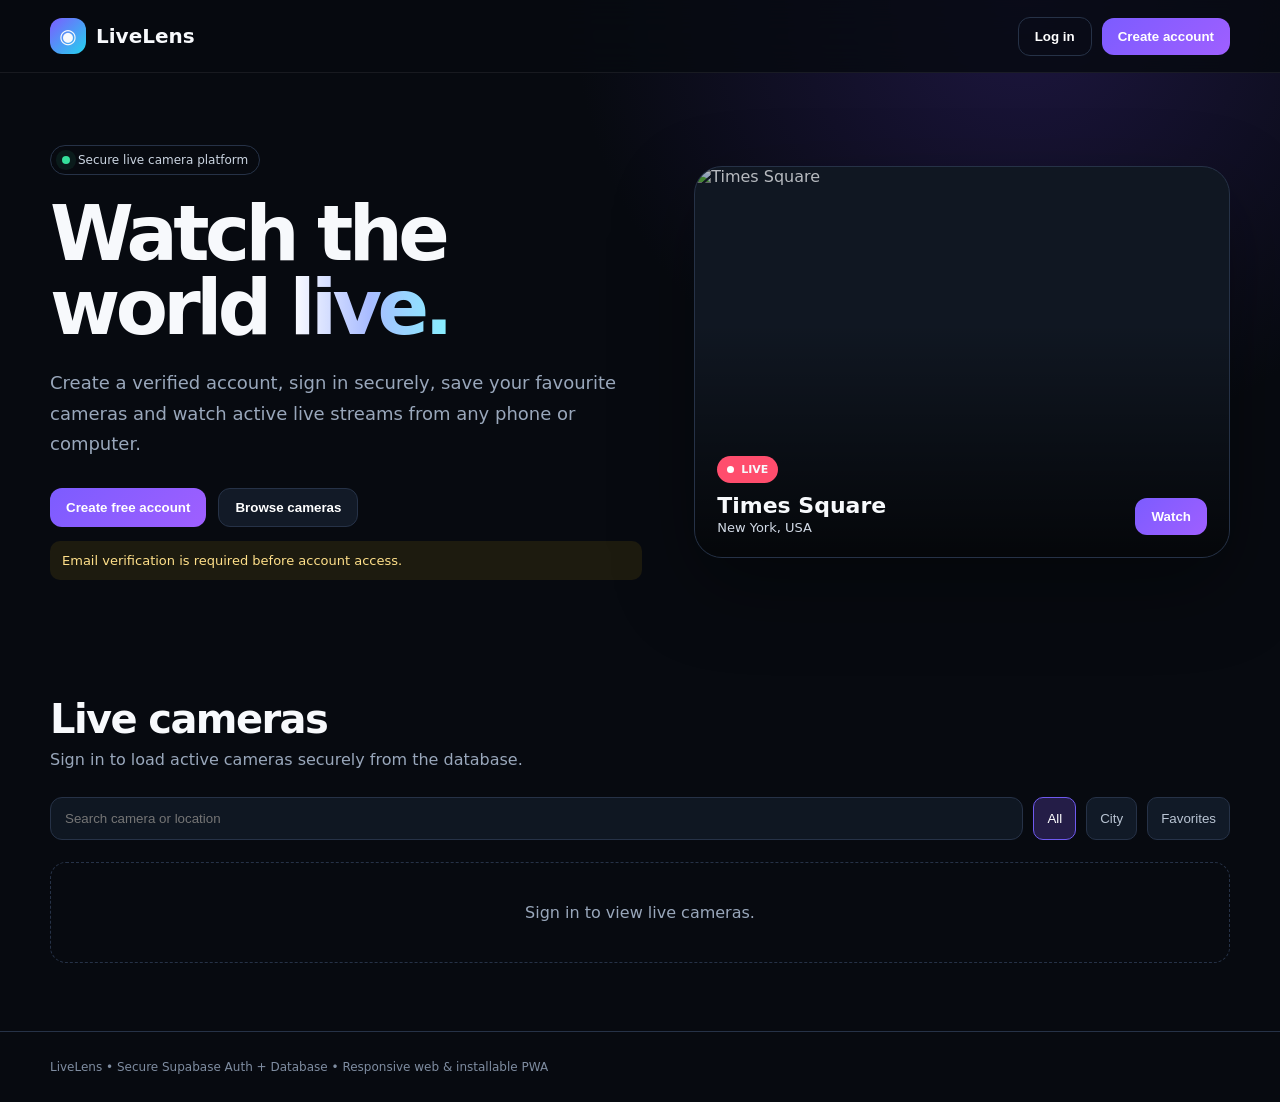
==== live-cam-landing/index.html @ f5930331 "Connect LiveLens frontend to real Supabase auth and database" ====
<!doctype html>
<html lang="en">
<head>
  <meta charset="utf-8">
  <meta name="viewport" content="width=device-width,initial-scale=1,viewport-fit=cover">
  <meta name="theme-color" content="#070a10">
  <meta name="description" content="LiveLens secure live camera web app">
  <link rel="manifest" href="manifest.webmanifest">
  <link rel="icon" href="icon.svg" type="image/svg+xml">
  <title>LiveLens — Watch Live</title>
  <style>
    :root{--bg:#070a10;--panel:#101722;--panel2:#151f2d;--line:#263247;--text:#f7f9fc;--muted:#99a7bb;--accent:#7c5cff;--accent2:#22d3ee;--danger:#ff4d6d;--ok:#35df9b}
    *{box-sizing:border-box}html{scroll-behavior:smooth}body{margin:0;background:radial-gradient(circle at 80% 0,#1d1640 0,transparent 30%),var(--bg);color:var(--text);font-family:Inter,system-ui,-apple-system,Segoe UI,sans-serif}.wrap{width:min(1180px,calc(100% - 32px));margin:auto}.hidden{display:none!important}
    header{position:sticky;top:0;z-index:20;border-bottom:1px solid rgba(255,255,255,.07);background:rgba(7,10,16,.82);backdrop-filter:blur(18px)}nav{height:72px;display:flex;align-items:center;justify-content:space-between;gap:20px}.brand{display:flex;align-items:center;gap:10px;font-weight:800;font-size:20px}.logo{width:36px;height:36px;border-radius:12px;display:grid;place-items:center;background:linear-gradient(135deg,var(--accent),var(--accent2))}.actions{display:flex;gap:10px;align-items:center}.btn{border:1px solid var(--line);background:#121a27;color:white;padding:11px 16px;border-radius:12px;font-weight:700;cursor:pointer}.btn.primary{border:0;background:linear-gradient(135deg,var(--accent),#9f5fff)}.btn.ghost{background:transparent}.btn.full{width:100%}.btn:disabled{opacity:.55;cursor:not-allowed}
    .hero{padding:72px 0 48px}.hero-grid{display:grid;grid-template-columns:1.05fr .95fr;gap:52px;align-items:center}.pill{display:inline-flex;gap:8px;align-items:center;padding:7px 11px;border:1px solid var(--line);border-radius:999px;color:#cbd5e1;font-size:12px}.dot{width:8px;height:8px;border-radius:50%;background:var(--ok);box-shadow:0 0 0 6px rgba(53,223,155,.08)}h1{font-size:clamp(46px,6vw,76px);line-height:.98;margin:22px 0;letter-spacing:-.06em}.grad{background:linear-gradient(90deg,#fff,#a9bcff,#86f0ff);-webkit-background-clip:text;background-clip:text;color:transparent}.lead{font-size:18px;line-height:1.7;color:var(--muted);max-width:650px}.hero-actions{display:flex;gap:12px;flex-wrap:wrap;margin-top:28px}.preview{position:relative;border:1px solid var(--line);border-radius:28px;overflow:hidden;background:#101722;min-height:390px;box-shadow:0 30px 80px rgba(0,0,0,.35)}.preview img{width:100%;height:100%;min-height:390px;object-fit:cover;opacity:.72}.overlay{position:absolute;inset:0;background:linear-gradient(transparent 40%,rgba(0,0,0,.72));display:flex;align-items:flex-end;padding:22px}.live{display:inline-flex;gap:7px;align-items:center;background:var(--danger);padding:7px 10px;border-radius:999px;font-size:11px;font-weight:800}.live i{width:7px;height:7px;border-radius:50%;background:#fff}.preview-info{display:flex;justify-content:space-between;align-items:end;width:100%;gap:16px}.preview h3{margin:10px 0 2px;font-size:22px}.preview p{margin:0;color:#d2dae6;font-size:13px}
    section{padding:68px 0}.section-head{display:flex;justify-content:space-between;align-items:end;gap:20px;margin-bottom:28px}.section-head h2{font-size:40px;margin:0 0 8px;letter-spacing:-.04em}.section-head p{margin:0;color:var(--muted)}.toolbar{display:flex;gap:10px;flex-wrap:wrap;margin:22px 0}.search{flex:1;min-width:220px;background:#0f1722;border:1px solid var(--line);color:white;padding:13px 14px;border-radius:12px}.filter{border:1px solid var(--line);background:#111a27;color:#b9c4d3;padding:10px 13px;border-radius:10px;cursor:pointer}.filter.active{background:#241d47;color:#fff;border-color:#6f5af0}.grid{display:grid;grid-template-columns:repeat(3,1fr);gap:18px}.card{background:var(--panel);border:1px solid var(--line);border-radius:20px;overflow:hidden}.thumb{height:215px;position:relative;background:#172131}.thumb img{width:100%;height:100%;object-fit:cover}.badge{position:absolute;left:12px;top:12px}.fav{position:absolute;right:12px;top:12px;border:0;width:38px;height:38px;border-radius:50%;background:rgba(8,12,18,.75);color:#fff;font-size:20px;cursor:pointer}.fav.active{color:#ff6d89}.card-body{padding:16px}.card-body h3{margin:0 0 4px}.card-body p{margin:0 0 14px;color:var(--muted);font-size:13px}
    .account{background:linear-gradient(135deg,#15142a,#0e1722);border:1px solid var(--line);border-radius:24px;padding:26px}.account-grid{display:grid;grid-template-columns:1fr 1fr;gap:22px}.stat{padding:18px;border:1px solid var(--line);border-radius:16px;background:#0f1722}.stat small{color:var(--muted)}.stat strong{display:block;font-size:26px;margin-top:4px}.status{margin-top:14px;padding:12px;border-radius:10px;font-size:13px}.status.ok{background:rgba(53,223,155,.09);color:#9df3d0}.status.warn{background:rgba(255,193,7,.09);color:#ffe08a}.status.err{background:rgba(255,77,109,.09);color:#ffb1bf}
    .modal{position:fixed;inset:0;z-index:80;background:rgba(3,5,9,.78);backdrop-filter:blur(10px);display:none;align-items:center;justify-content:center;padding:18px}.modal.show{display:flex}.box{width:min(460px,100%);background:#0d141f;border:1px solid var(--line);border-radius:22px;padding:24px;box-shadow:0 30px 100px rgba(0,0,0,.5)}.box.large{width:min(980px,100%)}.box h2{margin:0 0 7px}.sub{color:var(--muted);font-size:13px;margin-bottom:20px}.tabs{display:flex;gap:8px;margin-bottom:18px}.tab{flex:1;border:1px solid var(--line);background:#121b28;color:#aeb9c9;padding:10px;border-radius:10px;cursor:pointer}.tab.active{background:#261f4d;color:#fff}.field{margin:12px 0}.field label{display:block;color:#c9d2de;font-size:12px;margin-bottom:6px}.field input{width:100%;background:#0a1019;border:1px solid var(--line);color:#fff;padding:13px;border-radius:11px}.msg{font-size:13px;min-height:20px;margin:10px 0}.msg.error{color:#ff9caf}.msg.success{color:#8ef0c7}.close{float:right;border:0;background:transparent;color:#aab6c6;font-size:24px;cursor:pointer}.video{aspect-ratio:16/9;width:100%;border:0;border-radius:16px;background:#000}.footer{border-top:1px solid var(--line);padding:28px 0;color:#7f8da1;font-size:12px}.empty{grid-column:1/-1;padding:40px;border:1px dashed var(--line);border-radius:16px;text-align:center;color:var(--muted)}
    @media(max-width:900px){.hero-grid,.account-grid{grid-template-columns:1fr}.hero{text-align:center}.lead{margin:auto}.hero-actions{justify-content:center}.grid{grid-template-columns:repeat(2,1fr)}}@media(max-width:620px){.wrap{width:min(100% - 20px,1180px)}nav{height:64px}.actions .desktop{display:none}.hero{padding-top:46px}h1{font-size:48px}.preview,.preview img{min-height:300px}.grid{grid-template-columns:1fr}.section-head h2{font-size:32px}.box{padding:18px}.btn{padding:10px 13px}}
  </style>
</head>
<body>
<header><div class="wrap"><nav><div class="brand"><div class="logo">◉</div>LiveLens</div><div class="actions" id="guestActions"><button class="btn ghost desktop" data-auth="login">Log in</button><button class="btn primary" data-auth="signup">Create account</button></div><div class="actions hidden" id="userActions"><span id="navName" class="desktop"></span><button class="btn" id="accountBtn">Account</button><button class="btn ghost" id="logoutBtn">Logout</button></div></nav></div></header>

<main>
<section class="hero"><div class="wrap hero-grid"><div><span class="pill"><span class="dot"></span> Secure live camera platform</span><h1>Watch the world <span class="grad">live.</span></h1><p class="lead">Create a verified account, sign in securely, save your favourite cameras and watch active live streams from any phone or computer.</p><div class="hero-actions"><button class="btn primary" id="startBtn">Create free account</button><button class="btn" id="browseBtn">Browse cameras</button></div><div id="authNotice" class="status warn">Email verification is required before account access.</div></div><div class="preview"><img src="https://images.unsplash.com/photo-1522083165195-3424ed129620?auto=format&fit=crop&w=1200&q=80" alt="Times Square"><div class="overlay"><div class="preview-info"><div><span class="live"><i></i> LIVE</span><h3>Times Square</h3><p>New York, USA</p></div><button class="btn primary" id="previewPlay">Watch</button></div></div></div></div></section>

<section id="cams"><div class="wrap"><div class="section-head"><div><h2>Live cameras</h2><p>Sign in to load active cameras securely from the database.</p></div></div><div class="toolbar"><input class="search" id="search" placeholder="Search camera or location"><button class="filter active" data-filter="all">All</button><button class="filter" data-filter="city">City</button><button class="filter" data-filter="favorites">Favorites</button></div><div class="grid" id="camGrid"><div class="empty">Sign in to view live cameras.</div></div></div></section>

<section id="accountSection" class="hidden"><div class="wrap"><div class="account"><div class="section-head"><div><h2>Your account</h2><p>Real Supabase user profile and saved favourites.</p></div></div><div class="account-grid"><div class="stat"><small>Name</small><strong id="profileName">—</strong><span id="profileEmail" style="color:var(--muted)"></span></div><div class="stat"><small>Saved cameras</small><strong id="savedCount">0</strong><span style="color:var(--muted)">Synced to your account</span></div></div><div id="verifyState" class="status ok">Secure Supabase session active.</div></div></div></section>
</main>

<div class="modal" id="authModal"><div class="box"><button class="close" data-close="auth">×</button><h2 id="authTitle">Create your account</h2><div class="sub" id="authSub">Use your email and verify it from your inbox.</div><div class="tabs"><button class="tab active" data-tab="signup">Sign up</button><button class="tab" data-tab="login">Log in</button></div><form id="signupForm"><div class="field"><label>Full name</label><input id="signupName" required minlength="2" autocomplete="name"></div><div class="field"><label>Email</label><input id="signupEmail" type="email" required autocomplete="email"></div><div class="field"><label>Password</label><input id="signupPassword" type="password" required minlength="8" autocomplete="new-password"></div><div class="msg" id="signupMsg"></div><button class="btn primary full" type="submit">Create account</button></form><form id="loginForm" class="hidden"><div class="field"><label>Email</label><input id="loginEmail" type="email" required autocomplete="email"></div><div class="field"><label>Password</label><input id="loginPassword" type="password" required autocomplete="current-password"></div><div class="msg" id="loginMsg"></div><button class="btn primary full" type="submit">Log in</button><button class="btn ghost full" type="button" id="resetBtn" style="margin-top:8px">Forgot password?</button></form></div></div>

<div class="modal" id="playerModal"><div class="box large"><button class="close" data-close="player">×</button><h2 id="playerTitle">Live camera</h2><div class="sub" id="playerLocation"></div><iframe class="video" id="playerFrame" allow="autoplay; encrypted-media; picture-in-picture" allowfullscreen></iframe></div></div>

<div class="footer"><div class="wrap">LiveLens • Secure Supabase Auth + Database • Responsive web & installable PWA</div></div>

<script src="https://cdn.jsdelivr.net/npm/@supabase/supabase-js@2"></script>
<script src="app.js"></script>
</body>
</html>
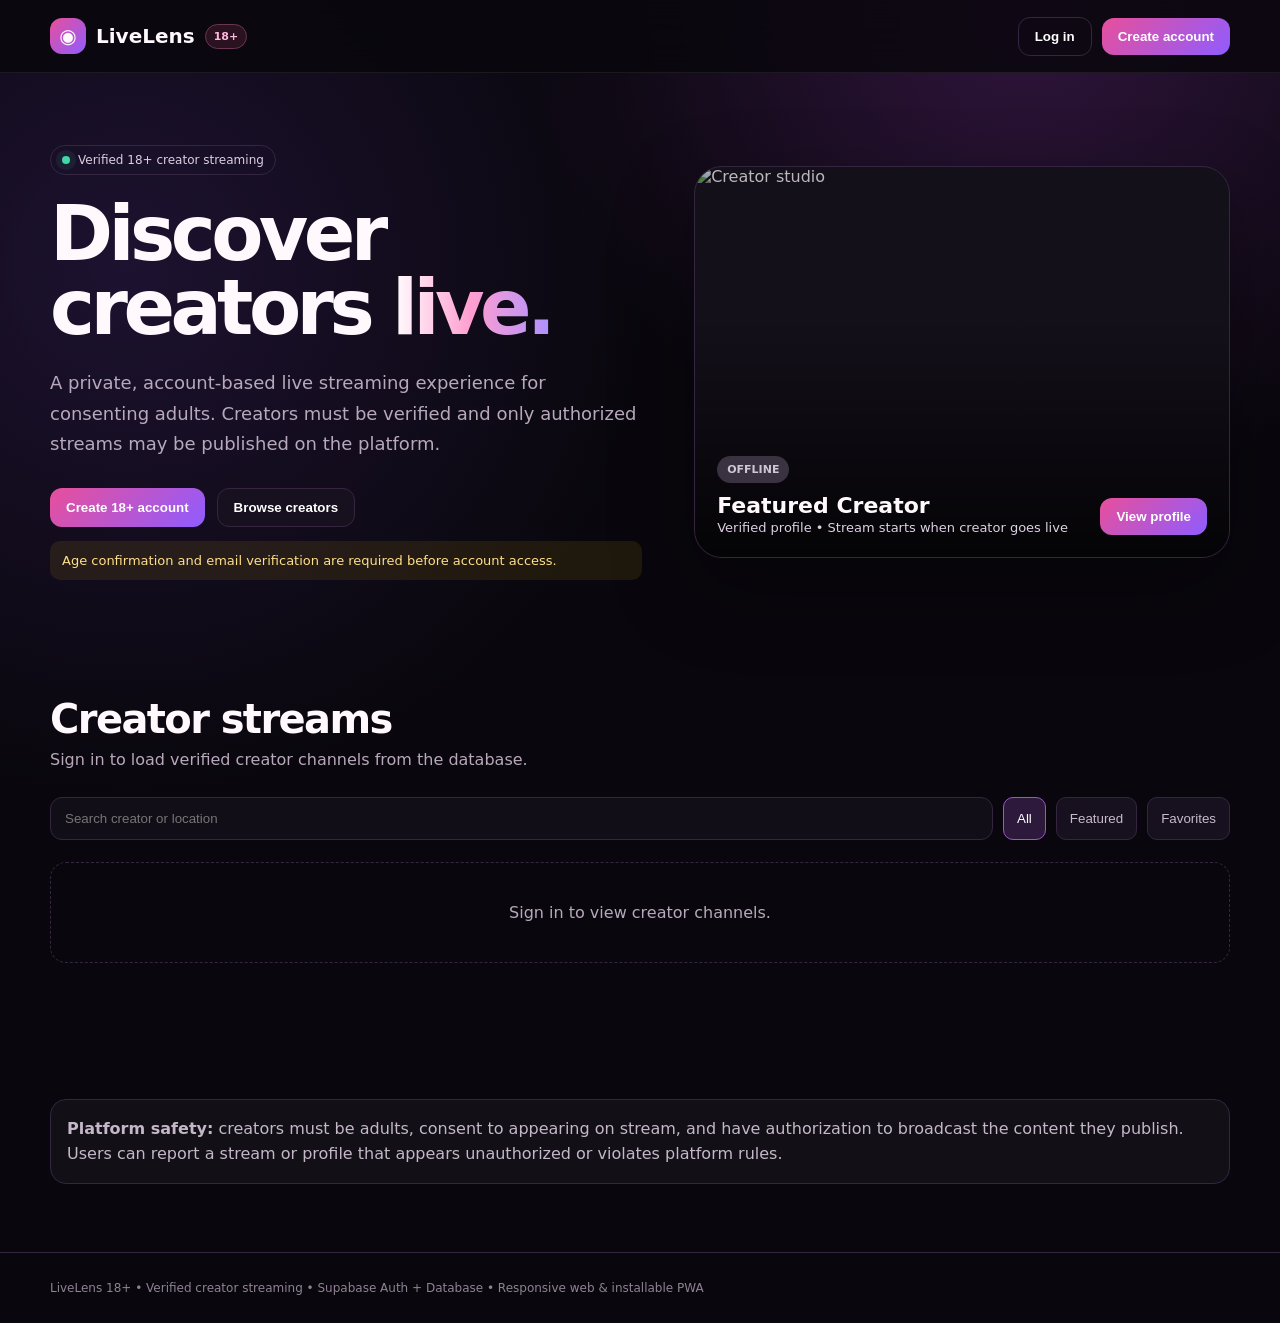
==== commit 34805069: "Rebrand LiveLens for 18+ verified creator streaming" ====
--- a/live-cam-landing/index.html
+++ b/live-cam-landing/index.html
@@ -3,38 +3,43 @@
 <head>
   <meta charset="utf-8">
   <meta name="viewport" content="width=device-width,initial-scale=1,viewport-fit=cover">
-  <meta name="theme-color" content="#070a10">
-  <meta name="description" content="LiveLens secure live camera web app">
+  <meta name="theme-color" content="#09070d">
+  <meta name="description" content="LiveLens 18+ verified creator live streaming platform">
   <link rel="manifest" href="manifest.webmanifest">
   <link rel="icon" href="icon.svg" type="image/svg+xml">
-  <title>LiveLens — Watch Live</title>
+  <title>LiveLens 18+ — Verified Creator Live Streams</title>
   <style>
-    :root{--bg:#070a10;--panel:#101722;--panel2:#151f2d;--line:#263247;--text:#f7f9fc;--muted:#99a7bb;--accent:#7c5cff;--accent2:#22d3ee;--danger:#ff4d6d;--ok:#35df9b}
-    *{box-sizing:border-box}html{scroll-behavior:smooth}body{margin:0;background:radial-gradient(circle at 80% 0,#1d1640 0,transparent 30%),var(--bg);color:var(--text);font-family:Inter,system-ui,-apple-system,Segoe UI,sans-serif}.wrap{width:min(1180px,calc(100% - 32px));margin:auto}.hidden{display:none!important}
-    header{position:sticky;top:0;z-index:20;border-bottom:1px solid rgba(255,255,255,.07);background:rgba(7,10,16,.82);backdrop-filter:blur(18px)}nav{height:72px;display:flex;align-items:center;justify-content:space-between;gap:20px}.brand{display:flex;align-items:center;gap:10px;font-weight:800;font-size:20px}.logo{width:36px;height:36px;border-radius:12px;display:grid;place-items:center;background:linear-gradient(135deg,var(--accent),var(--accent2))}.actions{display:flex;gap:10px;align-items:center}.btn{border:1px solid var(--line);background:#121a27;color:white;padding:11px 16px;border-radius:12px;font-weight:700;cursor:pointer}.btn.primary{border:0;background:linear-gradient(135deg,var(--accent),#9f5fff)}.btn.ghost{background:transparent}.btn.full{width:100%}.btn:disabled{opacity:.55;cursor:not-allowed}
-    .hero{padding:72px 0 48px}.hero-grid{display:grid;grid-template-columns:1.05fr .95fr;gap:52px;align-items:center}.pill{display:inline-flex;gap:8px;align-items:center;padding:7px 11px;border:1px solid var(--line);border-radius:999px;color:#cbd5e1;font-size:12px}.dot{width:8px;height:8px;border-radius:50%;background:var(--ok);box-shadow:0 0 0 6px rgba(53,223,155,.08)}h1{font-size:clamp(46px,6vw,76px);line-height:.98;margin:22px 0;letter-spacing:-.06em}.grad{background:linear-gradient(90deg,#fff,#a9bcff,#86f0ff);-webkit-background-clip:text;background-clip:text;color:transparent}.lead{font-size:18px;line-height:1.7;color:var(--muted);max-width:650px}.hero-actions{display:flex;gap:12px;flex-wrap:wrap;margin-top:28px}.preview{position:relative;border:1px solid var(--line);border-radius:28px;overflow:hidden;background:#101722;min-height:390px;box-shadow:0 30px 80px rgba(0,0,0,.35)}.preview img{width:100%;height:100%;min-height:390px;object-fit:cover;opacity:.72}.overlay{position:absolute;inset:0;background:linear-gradient(transparent 40%,rgba(0,0,0,.72));display:flex;align-items:flex-end;padding:22px}.live{display:inline-flex;gap:7px;align-items:center;background:var(--danger);padding:7px 10px;border-radius:999px;font-size:11px;font-weight:800}.live i{width:7px;height:7px;border-radius:50%;background:#fff}.preview-info{display:flex;justify-content:space-between;align-items:end;width:100%;gap:16px}.preview h3{margin:10px 0 2px;font-size:22px}.preview p{margin:0;color:#d2dae6;font-size:13px}
-    section{padding:68px 0}.section-head{display:flex;justify-content:space-between;align-items:end;gap:20px;margin-bottom:28px}.section-head h2{font-size:40px;margin:0 0 8px;letter-spacing:-.04em}.section-head p{margin:0;color:var(--muted)}.toolbar{display:flex;gap:10px;flex-wrap:wrap;margin:22px 0}.search{flex:1;min-width:220px;background:#0f1722;border:1px solid var(--line);color:white;padding:13px 14px;border-radius:12px}.filter{border:1px solid var(--line);background:#111a27;color:#b9c4d3;padding:10px 13px;border-radius:10px;cursor:pointer}.filter.active{background:#241d47;color:#fff;border-color:#6f5af0}.grid{display:grid;grid-template-columns:repeat(3,1fr);gap:18px}.card{background:var(--panel);border:1px solid var(--line);border-radius:20px;overflow:hidden}.thumb{height:215px;position:relative;background:#172131}.thumb img{width:100%;height:100%;object-fit:cover}.badge{position:absolute;left:12px;top:12px}.fav{position:absolute;right:12px;top:12px;border:0;width:38px;height:38px;border-radius:50%;background:rgba(8,12,18,.75);color:#fff;font-size:20px;cursor:pointer}.fav.active{color:#ff6d89}.card-body{padding:16px}.card-body h3{margin:0 0 4px}.card-body p{margin:0 0 14px;color:var(--muted);font-size:13px}
-    .account{background:linear-gradient(135deg,#15142a,#0e1722);border:1px solid var(--line);border-radius:24px;padding:26px}.account-grid{display:grid;grid-template-columns:1fr 1fr;gap:22px}.stat{padding:18px;border:1px solid var(--line);border-radius:16px;background:#0f1722}.stat small{color:var(--muted)}.stat strong{display:block;font-size:26px;margin-top:4px}.status{margin-top:14px;padding:12px;border-radius:10px;font-size:13px}.status.ok{background:rgba(53,223,155,.09);color:#9df3d0}.status.warn{background:rgba(255,193,7,.09);color:#ffe08a}.status.err{background:rgba(255,77,109,.09);color:#ffb1bf}
-    .modal{position:fixed;inset:0;z-index:80;background:rgba(3,5,9,.78);backdrop-filter:blur(10px);display:none;align-items:center;justify-content:center;padding:18px}.modal.show{display:flex}.box{width:min(460px,100%);background:#0d141f;border:1px solid var(--line);border-radius:22px;padding:24px;box-shadow:0 30px 100px rgba(0,0,0,.5)}.box.large{width:min(980px,100%)}.box h2{margin:0 0 7px}.sub{color:var(--muted);font-size:13px;margin-bottom:20px}.tabs{display:flex;gap:8px;margin-bottom:18px}.tab{flex:1;border:1px solid var(--line);background:#121b28;color:#aeb9c9;padding:10px;border-radius:10px;cursor:pointer}.tab.active{background:#261f4d;color:#fff}.field{margin:12px 0}.field label{display:block;color:#c9d2de;font-size:12px;margin-bottom:6px}.field input{width:100%;background:#0a1019;border:1px solid var(--line);color:#fff;padding:13px;border-radius:11px}.msg{font-size:13px;min-height:20px;margin:10px 0}.msg.error{color:#ff9caf}.msg.success{color:#8ef0c7}.close{float:right;border:0;background:transparent;color:#aab6c6;font-size:24px;cursor:pointer}.video{aspect-ratio:16/9;width:100%;border:0;border-radius:16px;background:#000}.footer{border-top:1px solid var(--line);padding:28px 0;color:#7f8da1;font-size:12px}.empty{grid-column:1/-1;padding:40px;border:1px dashed var(--line);border-radius:16px;text-align:center;color:var(--muted)}
-    @media(max-width:900px){.hero-grid,.account-grid{grid-template-columns:1fr}.hero{text-align:center}.lead{margin:auto}.hero-actions{justify-content:center}.grid{grid-template-columns:repeat(2,1fr)}}@media(max-width:620px){.wrap{width:min(100% - 20px,1180px)}nav{height:64px}.actions .desktop{display:none}.hero{padding-top:46px}h1{font-size:48px}.preview,.preview img{min-height:300px}.grid{grid-template-columns:1fr}.section-head h2{font-size:32px}.box{padding:18px}.btn{padding:10px 13px}}
+    :root{--bg:#09070d;--panel:#14101a;--panel2:#1d1627;--line:#342640;--text:#fff8fc;--muted:#b7a9bb;--accent:#e84f9b;--accent2:#8f5cff;--danger:#ff4f72;--ok:#42d7a7}
+    *{box-sizing:border-box}html{scroll-behavior:smooth}body{margin:0;background:radial-gradient(circle at 80% 0,#30153d 0,transparent 30%),radial-gradient(circle at 10% 20%,#1d1230 0,transparent 34%),var(--bg);color:var(--text);font-family:Inter,system-ui,-apple-system,Segoe UI,sans-serif}.wrap{width:min(1180px,calc(100% - 32px));margin:auto}.hidden{display:none!important}
+    header{position:sticky;top:0;z-index:20;border-bottom:1px solid rgba(255,255,255,.07);background:rgba(9,7,13,.82);backdrop-filter:blur(18px)}nav{height:72px;display:flex;align-items:center;justify-content:space-between;gap:20px}.brand{display:flex;align-items:center;gap:10px;font-weight:800;font-size:20px}.logo{width:36px;height:36px;border-radius:12px;display:grid;place-items:center;background:linear-gradient(135deg,var(--accent),var(--accent2))}.agechip{font-size:11px;padding:5px 8px;border:1px solid #6a3654;border-radius:999px;color:#ffb7dc;background:#2a1221}.actions{display:flex;gap:10px;align-items:center}.btn{border:1px solid var(--line);background:#17111f;color:white;padding:11px 16px;border-radius:12px;font-weight:700;cursor:pointer}.btn.primary{border:0;background:linear-gradient(135deg,var(--accent),var(--accent2))}.btn.ghost{background:transparent}.btn.full{width:100%}.btn:disabled{opacity:.55;cursor:not-allowed}
+    .hero{padding:72px 0 48px}.hero-grid{display:grid;grid-template-columns:1.05fr .95fr;gap:52px;align-items:center}.pill{display:inline-flex;gap:8px;align-items:center;padding:7px 11px;border:1px solid var(--line);border-radius:999px;color:#dbcfe0;font-size:12px}.dot{width:8px;height:8px;border-radius:50%;background:var(--ok);box-shadow:0 0 0 6px rgba(66,215,167,.08)}h1{font-size:clamp(46px,6vw,76px);line-height:.98;margin:22px 0;letter-spacing:-.06em}.grad{background:linear-gradient(90deg,#fff,#ff9ed0,#ad91ff);-webkit-background-clip:text;background-clip:text;color:transparent}.lead{font-size:18px;line-height:1.7;color:var(--muted);max-width:650px}.hero-actions{display:flex;gap:12px;flex-wrap:wrap;margin-top:28px}.preview{position:relative;border:1px solid var(--line);border-radius:28px;overflow:hidden;background:#14101a;min-height:390px;box-shadow:0 30px 80px rgba(0,0,0,.35)}.preview img{width:100%;height:100%;min-height:390px;object-fit:cover;filter:saturate(.9);opacity:.72}.overlay{position:absolute;inset:0;background:linear-gradient(transparent 38%,rgba(0,0,0,.8));display:flex;align-items:flex-end;padding:22px}.live{display:inline-flex;gap:7px;align-items:center;background:var(--danger);padding:7px 10px;border-radius:999px;font-size:11px;font-weight:800}.live i{width:7px;height:7px;border-radius:50%;background:#fff}.offline{display:inline-flex;padding:7px 10px;border-radius:999px;font-size:11px;font-weight:800;background:#3a3240;color:#cfc5d3}.verified{display:inline-flex;align-items:center;gap:6px;padding:5px 8px;border-radius:999px;background:#20182b;border:1px solid #4a3760;color:#c8b6ff;font-size:11px;font-weight:700}.preview-info{display:flex;justify-content:space-between;align-items:end;width:100%;gap:16px}.preview h3{margin:10px 0 2px;font-size:22px}.preview p{margin:0;color:#ddd0e4;font-size:13px}
+    section{padding:68px 0}.section-head{display:flex;justify-content:space-between;align-items:end;gap:20px;margin-bottom:28px}.section-head h2{font-size:40px;margin:0 0 8px;letter-spacing:-.04em}.section-head p{margin:0;color:var(--muted)}.toolbar{display:flex;gap:10px;flex-wrap:wrap;margin:22px 0}.search{flex:1;min-width:220px;background:#120e18;border:1px solid var(--line);color:white;padding:13px 14px;border-radius:12px}.filter{border:1px solid var(--line);background:#17111f;color:#c8bacb;padding:10px 13px;border-radius:10px;cursor:pointer}.filter.active{background:#2d193c;color:#fff;border-color:#965ac3}.grid{display:grid;grid-template-columns:repeat(3,1fr);gap:18px}.card{background:var(--panel);border:1px solid var(--line);border-radius:20px;overflow:hidden}.thumb{height:215px;position:relative;background:#1c1423}.thumb img{width:100%;height:100%;object-fit:cover}.badge{position:absolute;left:12px;top:12px}.fav{position:absolute;right:12px;top:12px;border:0;width:38px;height:38px;border-radius:50%;background:rgba(8,7,10,.75);color:#fff;font-size:20px;cursor:pointer}.fav.active{color:#ff79b8}.card-body{padding:16px}.card-top{display:flex;justify-content:space-between;gap:10px;align-items:center}.card-body h3{margin:0 0 4px}.card-body p{margin:0 0 14px;color:var(--muted);font-size:13px}.notice{padding:16px;border:1px solid var(--line);background:#120f17;border-radius:16px;color:#c4b8c8;line-height:1.6}
+    .account{background:linear-gradient(135deg,#1c1327,#100e16);border:1px solid var(--line);border-radius:24px;padding:26px}.account-grid{display:grid;grid-template-columns:1fr 1fr;gap:22px}.stat{padding:18px;border:1px solid var(--line);border-radius:16px;background:#120e18}.stat small{color:var(--muted)}.stat strong{display:block;font-size:26px;margin-top:4px}.status{margin-top:14px;padding:12px;border-radius:10px;font-size:13px}.status.ok{background:rgba(66,215,167,.09);color:#9ff0d4}.status.warn{background:rgba(255,193,7,.09);color:#ffe08a}.status.err{background:rgba(255,79,114,.09);color:#ffb5c4}
+    .modal{position:fixed;inset:0;z-index:80;background:rgba(4,3,6,.86);backdrop-filter:blur(12px);display:none;align-items:center;justify-content:center;padding:18px}.modal.show{display:flex}.box{width:min(460px,100%);background:#110d16;border:1px solid var(--line);border-radius:22px;padding:24px;box-shadow:0 30px 100px rgba(0,0,0,.55)}.box.large{width:min(980px,100%)}.box h2{margin:0 0 7px}.sub{color:var(--muted);font-size:13px;margin-bottom:20px}.tabs{display:flex;gap:8px;margin-bottom:18px}.tab{flex:1;border:1px solid var(--line);background:#17111f;color:#c4b5ca;padding:10px;border-radius:10px;cursor:pointer}.tab.active{background:#321a42;color:#fff}.field{margin:12px 0}.field label{display:block;color:#d5c9d8;font-size:12px;margin-bottom:6px}.field input{width:100%;background:#0d0a11;border:1px solid var(--line);color:#fff;padding:13px;border-radius:11px}.check{display:flex;gap:10px;align-items:flex-start;margin:12px 0;color:#c8bccb;font-size:12px;line-height:1.5}.check input{margin-top:3px}.msg{font-size:13px;min-height:20px;margin:10px 0}.msg.error{color:#ff9caf}.msg.success{color:#8ef0c7}.close{float:right;border:0;background:transparent;color:#c0b3c4;font-size:24px;cursor:pointer}.video{aspect-ratio:16/9;width:100%;border:0;border-radius:16px;background:#000}.footer{border-top:1px solid var(--line);padding:28px 0;color:#8f8294;font-size:12px}.empty{grid-column:1/-1;padding:40px;border:1px dashed var(--line);border-radius:16px;text-align:center;color:var(--muted)}
+    .agegate{text-align:center}.agegate .age18{width:72px;height:72px;border-radius:50%;display:grid;place-items:center;margin:0 auto 18px;background:linear-gradient(135deg,var(--accent),var(--accent2));font-weight:900;font-size:24px}.agegate p{color:var(--muted);line-height:1.6}
+    @media(max-width:900px){.hero-grid,.account-grid{grid-template-columns:1fr}.hero{text-align:center}.lead{margin:auto}.hero-actions{justify-content:center}.grid{grid-template-columns:repeat(2,1fr)}}@media(max-width:620px){.wrap{width:min(100% - 20px,1180px)}nav{height:64px}.actions .desktop{display:none}.hero{padding-top:46px}h1{font-size:48px}.preview,.preview img{min-height:300px}.grid{grid-template-columns:1fr}.section-head h2{font-size:32px}.box{padding:18px}.btn{padding:10px 13px}.agechip{display:none}}
   </style>
 </head>
 <body>
-<header><div class="wrap"><nav><div class="brand"><div class="logo">◉</div>LiveLens</div><div class="actions" id="guestActions"><button class="btn ghost desktop" data-auth="login">Log in</button><button class="btn primary" data-auth="signup">Create account</button></div><div class="actions hidden" id="userActions"><span id="navName" class="desktop"></span><button class="btn" id="accountBtn">Account</button><button class="btn ghost" id="logoutBtn">Logout</button></div></nav></div></header>
+<header><div class="wrap"><nav><div class="brand"><div class="logo">◉</div>LiveLens <span class="agechip">18+</span></div><div class="actions" id="guestActions"><button class="btn ghost desktop" data-auth="login">Log in</button><button class="btn primary" data-auth="signup">Create account</button></div><div class="actions hidden" id="userActions"><span id="navName" class="desktop"></span><button class="btn" id="accountBtn">Account</button><button class="btn ghost" id="logoutBtn">Logout</button></div></nav></div></header>
 
 <main>
-<section class="hero"><div class="wrap hero-grid"><div><span class="pill"><span class="dot"></span> Secure live camera platform</span><h1>Watch the world <span class="grad">live.</span></h1><p class="lead">Create a verified account, sign in securely, save your favourite cameras and watch active live streams from any phone or computer.</p><div class="hero-actions"><button class="btn primary" id="startBtn">Create free account</button><button class="btn" id="browseBtn">Browse cameras</button></div><div id="authNotice" class="status warn">Email verification is required before account access.</div></div><div class="preview"><img src="https://images.unsplash.com/photo-1522083165195-3424ed129620?auto=format&fit=crop&w=1200&q=80" alt="Times Square"><div class="overlay"><div class="preview-info"><div><span class="live"><i></i> LIVE</span><h3>Times Square</h3><p>New York, USA</p></div><button class="btn primary" id="previewPlay">Watch</button></div></div></div></div></section>
+<section class="hero"><div class="wrap hero-grid"><div><span class="pill"><span class="dot"></span> Verified 18+ creator streaming</span><h1>Discover creators <span class="grad">live.</span></h1><p class="lead">A private, account-based live streaming experience for consenting adults. Creators must be verified and only authorized streams may be published on the platform.</p><div class="hero-actions"><button class="btn primary" id="startBtn">Create 18+ account</button><button class="btn" id="browseBtn">Browse creators</button></div><div id="authNotice" class="status warn">Age confirmation and email verification are required before account access.</div></div><div class="preview"><img src="https://images.unsplash.com/photo-1516280440614-37939bbacd81?auto=format&fit=crop&w=1200&q=80" alt="Creator studio"><div class="overlay"><div class="preview-info"><div><span class="offline">OFFLINE</span><h3>Featured Creator</h3><p>Verified profile • Stream starts when creator goes live</p></div><button class="btn primary" id="previewPlay">View profile</button></div></div></div></div></section>
 
-<section id="cams"><div class="wrap"><div class="section-head"><div><h2>Live cameras</h2><p>Sign in to load active cameras securely from the database.</p></div></div><div class="toolbar"><input class="search" id="search" placeholder="Search camera or location"><button class="filter active" data-filter="all">All</button><button class="filter" data-filter="city">City</button><button class="filter" data-filter="favorites">Favorites</button></div><div class="grid" id="camGrid"><div class="empty">Sign in to view live cameras.</div></div></div></section>
+<section id="cams"><div class="wrap"><div class="section-head"><div><h2>Creator streams</h2><p>Sign in to load verified creator channels from the database.</p></div></div><div class="toolbar"><input class="search" id="search" placeholder="Search creator or location"><button class="filter active" data-filter="all">All</button><button class="filter" data-filter="city">Featured</button><button class="filter" data-filter="favorites">Favorites</button></div><div class="grid" id="camGrid"><div class="empty">Sign in to view creator channels.</div></div></div></section>
 
-<section id="accountSection" class="hidden"><div class="wrap"><div class="account"><div class="section-head"><div><h2>Your account</h2><p>Real Supabase user profile and saved favourites.</p></div></div><div class="account-grid"><div class="stat"><small>Name</small><strong id="profileName">—</strong><span id="profileEmail" style="color:var(--muted)"></span></div><div class="stat"><small>Saved cameras</small><strong id="savedCount">0</strong><span style="color:var(--muted)">Synced to your account</span></div></div><div id="verifyState" class="status ok">Secure Supabase session active.</div></div></div></section>
+<section><div class="wrap"><div class="notice"><strong>Platform safety:</strong> creators must be adults, consent to appearing on stream, and have authorization to broadcast the content they publish. Users can report a stream or profile that appears unauthorized or violates platform rules.</div></div></section>
+
+<section id="accountSection" class="hidden"><div class="wrap"><div class="account"><div class="section-head"><div><h2>Your account</h2><p>Secure Supabase account and saved creator profiles.</p></div></div><div class="account-grid"><div class="stat"><small>Name</small><strong id="profileName">—</strong><span id="profileEmail" style="color:var(--muted)"></span></div><div class="stat"><small>Saved creators</small><strong id="savedCount">0</strong><span style="color:var(--muted)">Synced to your account</span></div></div><div id="verifyState" class="status ok">Secure Supabase session active.</div></div></div></section>
 </main>
 
-<div class="modal" id="authModal"><div class="box"><button class="close" data-close="auth">×</button><h2 id="authTitle">Create your account</h2><div class="sub" id="authSub">Use your email and verify it from your inbox.</div><div class="tabs"><button class="tab active" data-tab="signup">Sign up</button><button class="tab" data-tab="login">Log in</button></div><form id="signupForm"><div class="field"><label>Full name</label><input id="signupName" required minlength="2" autocomplete="name"></div><div class="field"><label>Email</label><input id="signupEmail" type="email" required autocomplete="email"></div><div class="field"><label>Password</label><input id="signupPassword" type="password" required minlength="8" autocomplete="new-password"></div><div class="msg" id="signupMsg"></div><button class="btn primary full" type="submit">Create account</button></form><form id="loginForm" class="hidden"><div class="field"><label>Email</label><input id="loginEmail" type="email" required autocomplete="email"></div><div class="field"><label>Password</label><input id="loginPassword" type="password" required autocomplete="current-password"></div><div class="msg" id="loginMsg"></div><button class="btn primary full" type="submit">Log in</button><button class="btn ghost full" type="button" id="resetBtn" style="margin-top:8px">Forgot password?</button></form></div></div>
+<div class="modal" id="ageModal"><div class="box agegate"><div class="age18">18+</div><h2>Adults only</h2><p>This platform is intended only for users who are at least 18 years old (or the age of majority where they live).</p><button class="btn primary full" id="ageAccept">I am 18 or older</button><button class="btn ghost full" id="ageExit" style="margin-top:8px">Exit</button></div></div>
 
-<div class="modal" id="playerModal"><div class="box large"><button class="close" data-close="player">×</button><h2 id="playerTitle">Live camera</h2><div class="sub" id="playerLocation"></div><iframe class="video" id="playerFrame" allow="autoplay; encrypted-media; picture-in-picture" allowfullscreen></iframe></div></div>
+<div class="modal" id="authModal"><div class="box"><button class="close" data-close="auth">×</button><h2 id="authTitle">Create your account</h2><div class="sub" id="authSub">Use your email and verify it from your inbox.</div><div class="tabs"><button class="tab active" data-tab="signup">Sign up</button><button class="tab" data-tab="login">Log in</button></div><form id="signupForm"><div class="field"><label>Full name</label><input id="signupName" required minlength="2" autocomplete="name"></div><div class="field"><label>Email</label><input id="signupEmail" type="email" required autocomplete="email"></div><div class="field"><label>Password</label><input id="signupPassword" type="password" required minlength="8" autocomplete="new-password"></div><label class="check"><input id="signupAge" type="checkbox" required><span>I confirm that I am at least 18 years old (or the age of majority where I live).</span></label><div class="msg" id="signupMsg"></div><button class="btn primary full" type="submit">Create account</button></form><form id="loginForm" class="hidden"><div class="field"><label>Email</label><input id="loginEmail" type="email" required autocomplete="email"></div><div class="field"><label>Password</label><input id="loginPassword" type="password" required autocomplete="current-password"></div><div class="msg" id="loginMsg"></div><button class="btn primary full" type="submit">Log in</button><button class="btn ghost full" type="button" id="resetBtn" style="margin-top:8px">Forgot password?</button></form></div></div>
 
-<div class="footer"><div class="wrap">LiveLens • Secure Supabase Auth + Database • Responsive web & installable PWA</div></div>
+<div class="modal" id="playerModal"><div class="box large"><button class="close" data-close="player">×</button><h2 id="playerTitle">Creator stream</h2><div class="sub" id="playerLocation"></div><iframe class="video" id="playerFrame" allow="autoplay; encrypted-media; picture-in-picture" allowfullscreen></iframe><button class="btn ghost" id="reportBtn" style="margin-top:12px">Report this stream</button></div></div>
+
+<div class="footer"><div class="wrap">LiveLens 18+ • Verified creator streaming • Supabase Auth + Database • Responsive web & installable PWA</div></div>
 
 <script src="https://cdn.jsdelivr.net/npm/@supabase/supabase-js@2"></script>
 <script src="app.js"></script>
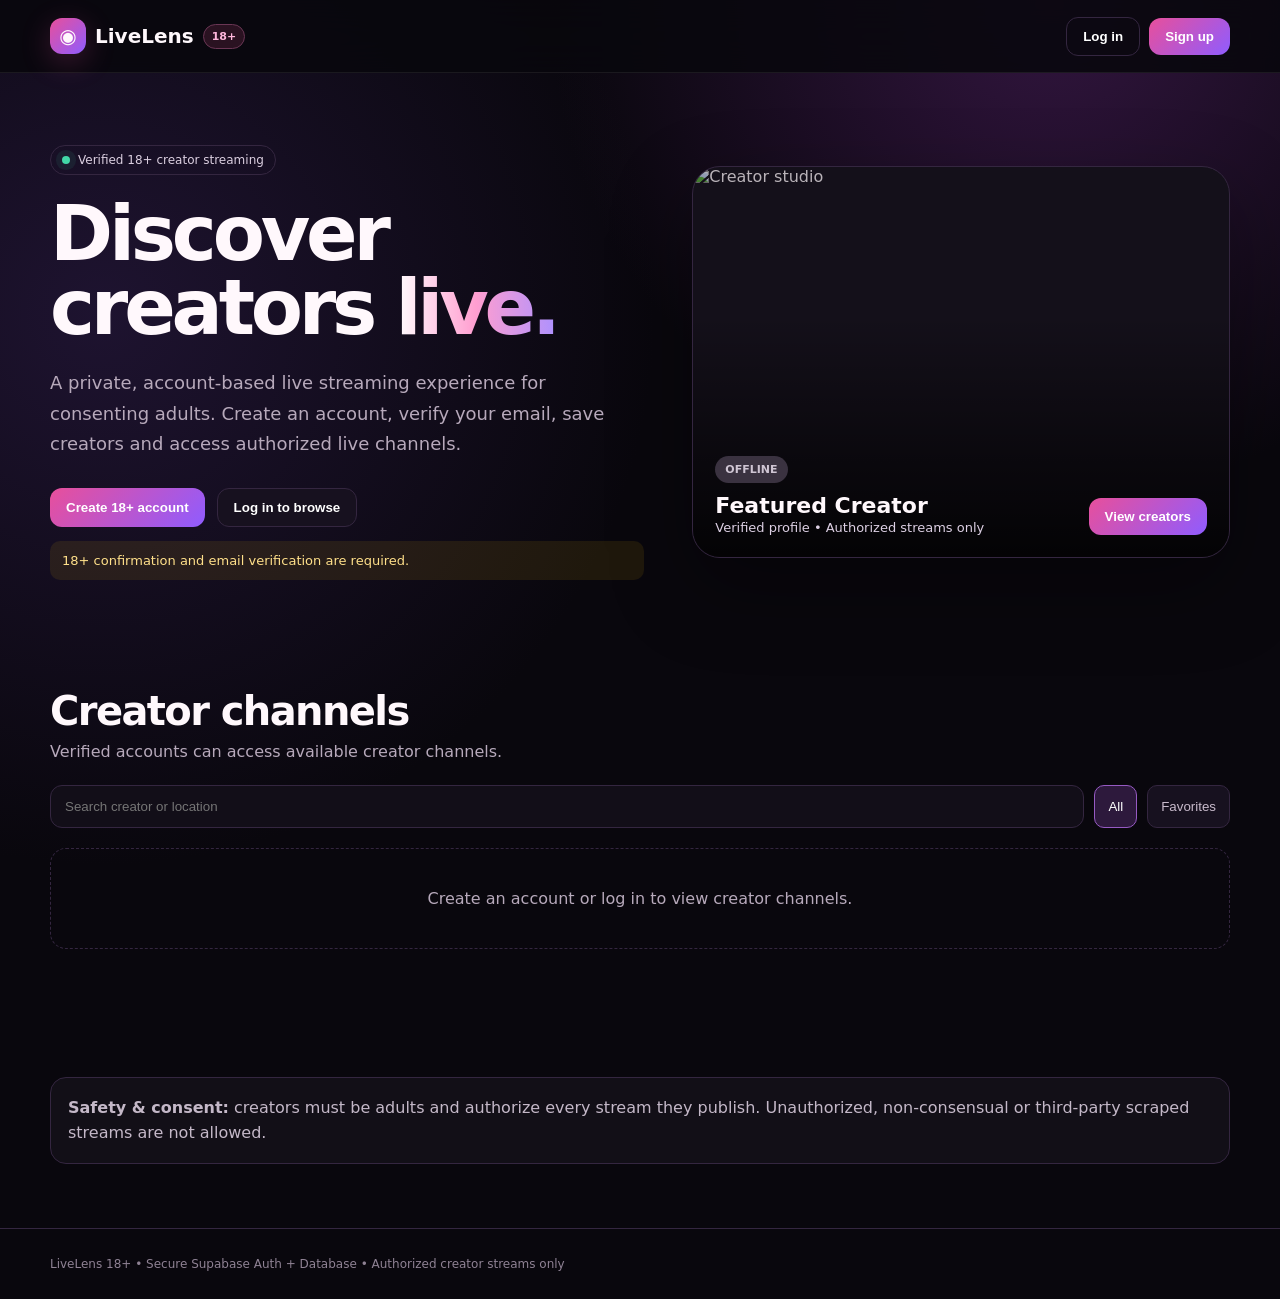
==== commit bafb9ac1: "Fix visible signup and login flow for 18+ LiveLens" ====
--- a/live-cam-landing/index.html
+++ b/live-cam-landing/index.html
@@ -9,38 +9,48 @@
   <link rel="icon" href="icon.svg" type="image/svg+xml">
   <title>LiveLens 18+ — Verified Creator Live Streams</title>
   <style>
-    :root{--bg:#09070d;--panel:#14101a;--panel2:#1d1627;--line:#342640;--text:#fff8fc;--muted:#b7a9bb;--accent:#e84f9b;--accent2:#8f5cff;--danger:#ff4f72;--ok:#42d7a7}
-    *{box-sizing:border-box}html{scroll-behavior:smooth}body{margin:0;background:radial-gradient(circle at 80% 0,#30153d 0,transparent 30%),radial-gradient(circle at 10% 20%,#1d1230 0,transparent 34%),var(--bg);color:var(--text);font-family:Inter,system-ui,-apple-system,Segoe UI,sans-serif}.wrap{width:min(1180px,calc(100% - 32px));margin:auto}.hidden{display:none!important}
-    header{position:sticky;top:0;z-index:20;border-bottom:1px solid rgba(255,255,255,.07);background:rgba(9,7,13,.82);backdrop-filter:blur(18px)}nav{height:72px;display:flex;align-items:center;justify-content:space-between;gap:20px}.brand{display:flex;align-items:center;gap:10px;font-weight:800;font-size:20px}.logo{width:36px;height:36px;border-radius:12px;display:grid;place-items:center;background:linear-gradient(135deg,var(--accent),var(--accent2))}.agechip{font-size:11px;padding:5px 8px;border:1px solid #6a3654;border-radius:999px;color:#ffb7dc;background:#2a1221}.actions{display:flex;gap:10px;align-items:center}.btn{border:1px solid var(--line);background:#17111f;color:white;padding:11px 16px;border-radius:12px;font-weight:700;cursor:pointer}.btn.primary{border:0;background:linear-gradient(135deg,var(--accent),var(--accent2))}.btn.ghost{background:transparent}.btn.full{width:100%}.btn:disabled{opacity:.55;cursor:not-allowed}
-    .hero{padding:72px 0 48px}.hero-grid{display:grid;grid-template-columns:1.05fr .95fr;gap:52px;align-items:center}.pill{display:inline-flex;gap:8px;align-items:center;padding:7px 11px;border:1px solid var(--line);border-radius:999px;color:#dbcfe0;font-size:12px}.dot{width:8px;height:8px;border-radius:50%;background:var(--ok);box-shadow:0 0 0 6px rgba(66,215,167,.08)}h1{font-size:clamp(46px,6vw,76px);line-height:.98;margin:22px 0;letter-spacing:-.06em}.grad{background:linear-gradient(90deg,#fff,#ff9ed0,#ad91ff);-webkit-background-clip:text;background-clip:text;color:transparent}.lead{font-size:18px;line-height:1.7;color:var(--muted);max-width:650px}.hero-actions{display:flex;gap:12px;flex-wrap:wrap;margin-top:28px}.preview{position:relative;border:1px solid var(--line);border-radius:28px;overflow:hidden;background:#14101a;min-height:390px;box-shadow:0 30px 80px rgba(0,0,0,.35)}.preview img{width:100%;height:100%;min-height:390px;object-fit:cover;filter:saturate(.9);opacity:.72}.overlay{position:absolute;inset:0;background:linear-gradient(transparent 38%,rgba(0,0,0,.8));display:flex;align-items:flex-end;padding:22px}.live{display:inline-flex;gap:7px;align-items:center;background:var(--danger);padding:7px 10px;border-radius:999px;font-size:11px;font-weight:800}.live i{width:7px;height:7px;border-radius:50%;background:#fff}.offline{display:inline-flex;padding:7px 10px;border-radius:999px;font-size:11px;font-weight:800;background:#3a3240;color:#cfc5d3}.verified{display:inline-flex;align-items:center;gap:6px;padding:5px 8px;border-radius:999px;background:#20182b;border:1px solid #4a3760;color:#c8b6ff;font-size:11px;font-weight:700}.preview-info{display:flex;justify-content:space-between;align-items:end;width:100%;gap:16px}.preview h3{margin:10px 0 2px;font-size:22px}.preview p{margin:0;color:#ddd0e4;font-size:13px}
-    section{padding:68px 0}.section-head{display:flex;justify-content:space-between;align-items:end;gap:20px;margin-bottom:28px}.section-head h2{font-size:40px;margin:0 0 8px;letter-spacing:-.04em}.section-head p{margin:0;color:var(--muted)}.toolbar{display:flex;gap:10px;flex-wrap:wrap;margin:22px 0}.search{flex:1;min-width:220px;background:#120e18;border:1px solid var(--line);color:white;padding:13px 14px;border-radius:12px}.filter{border:1px solid var(--line);background:#17111f;color:#c8bacb;padding:10px 13px;border-radius:10px;cursor:pointer}.filter.active{background:#2d193c;color:#fff;border-color:#965ac3}.grid{display:grid;grid-template-columns:repeat(3,1fr);gap:18px}.card{background:var(--panel);border:1px solid var(--line);border-radius:20px;overflow:hidden}.thumb{height:215px;position:relative;background:#1c1423}.thumb img{width:100%;height:100%;object-fit:cover}.badge{position:absolute;left:12px;top:12px}.fav{position:absolute;right:12px;top:12px;border:0;width:38px;height:38px;border-radius:50%;background:rgba(8,7,10,.75);color:#fff;font-size:20px;cursor:pointer}.fav.active{color:#ff79b8}.card-body{padding:16px}.card-top{display:flex;justify-content:space-between;gap:10px;align-items:center}.card-body h3{margin:0 0 4px}.card-body p{margin:0 0 14px;color:var(--muted);font-size:13px}.notice{padding:16px;border:1px solid var(--line);background:#120f17;border-radius:16px;color:#c4b8c8;line-height:1.6}
-    .account{background:linear-gradient(135deg,#1c1327,#100e16);border:1px solid var(--line);border-radius:24px;padding:26px}.account-grid{display:grid;grid-template-columns:1fr 1fr;gap:22px}.stat{padding:18px;border:1px solid var(--line);border-radius:16px;background:#120e18}.stat small{color:var(--muted)}.stat strong{display:block;font-size:26px;margin-top:4px}.status{margin-top:14px;padding:12px;border-radius:10px;font-size:13px}.status.ok{background:rgba(66,215,167,.09);color:#9ff0d4}.status.warn{background:rgba(255,193,7,.09);color:#ffe08a}.status.err{background:rgba(255,79,114,.09);color:#ffb5c4}
-    .modal{position:fixed;inset:0;z-index:80;background:rgba(4,3,6,.86);backdrop-filter:blur(12px);display:none;align-items:center;justify-content:center;padding:18px}.modal.show{display:flex}.box{width:min(460px,100%);background:#110d16;border:1px solid var(--line);border-radius:22px;padding:24px;box-shadow:0 30px 100px rgba(0,0,0,.55)}.box.large{width:min(980px,100%)}.box h2{margin:0 0 7px}.sub{color:var(--muted);font-size:13px;margin-bottom:20px}.tabs{display:flex;gap:8px;margin-bottom:18px}.tab{flex:1;border:1px solid var(--line);background:#17111f;color:#c4b5ca;padding:10px;border-radius:10px;cursor:pointer}.tab.active{background:#321a42;color:#fff}.field{margin:12px 0}.field label{display:block;color:#d5c9d8;font-size:12px;margin-bottom:6px}.field input{width:100%;background:#0d0a11;border:1px solid var(--line);color:#fff;padding:13px;border-radius:11px}.check{display:flex;gap:10px;align-items:flex-start;margin:12px 0;color:#c8bccb;font-size:12px;line-height:1.5}.check input{margin-top:3px}.msg{font-size:13px;min-height:20px;margin:10px 0}.msg.error{color:#ff9caf}.msg.success{color:#8ef0c7}.close{float:right;border:0;background:transparent;color:#c0b3c4;font-size:24px;cursor:pointer}.video{aspect-ratio:16/9;width:100%;border:0;border-radius:16px;background:#000}.footer{border-top:1px solid var(--line);padding:28px 0;color:#8f8294;font-size:12px}.empty{grid-column:1/-1;padding:40px;border:1px dashed var(--line);border-radius:16px;text-align:center;color:var(--muted)}
-    .agegate{text-align:center}.agegate .age18{width:72px;height:72px;border-radius:50%;display:grid;place-items:center;margin:0 auto 18px;background:linear-gradient(135deg,var(--accent),var(--accent2));font-weight:900;font-size:24px}.agegate p{color:var(--muted);line-height:1.6}
-    @media(max-width:900px){.hero-grid,.account-grid{grid-template-columns:1fr}.hero{text-align:center}.lead{margin:auto}.hero-actions{justify-content:center}.grid{grid-template-columns:repeat(2,1fr)}}@media(max-width:620px){.wrap{width:min(100% - 20px,1180px)}nav{height:64px}.actions .desktop{display:none}.hero{padding-top:46px}h1{font-size:48px}.preview,.preview img{min-height:300px}.grid{grid-template-columns:1fr}.section-head h2{font-size:32px}.box{padding:18px}.btn{padding:10px 13px}.agechip{display:none}}
+    :root{--bg:#09070d;--panel:#14101a;--panel2:#1d1627;--line:#342640;--text:#fff8fc;--muted:#b7a9bb;--pink:#e84f9b;--purple:#8f5cff;--danger:#ff4f72;--ok:#42d7a7}
+    *{box-sizing:border-box}html{scroll-behavior:smooth}body{margin:0;background:radial-gradient(circle at 82% 0,#32153f 0,transparent 30%),radial-gradient(circle at 8% 24%,#1e1330 0,transparent 36%),var(--bg);color:var(--text);font-family:Inter,system-ui,-apple-system,Segoe UI,sans-serif}.wrap{width:min(1180px,calc(100% - 32px));margin:auto}.hidden{display:none!important}
+    header{position:sticky;top:0;z-index:30;border-bottom:1px solid rgba(255,255,255,.07);background:rgba(9,7,13,.88);backdrop-filter:blur(18px)}nav{min-height:72px;display:flex;align-items:center;justify-content:space-between;gap:16px}.brand{display:flex;align-items:center;gap:9px;font-weight:900;font-size:20px}.logo{width:36px;height:36px;border-radius:12px;display:grid;place-items:center;background:linear-gradient(135deg,var(--pink),var(--purple));box-shadow:0 8px 30px rgba(232,79,155,.24)}.agechip{font-size:11px;padding:5px 8px;border:1px solid #6a3654;border-radius:999px;color:#ffb7dc;background:#2a1221}.actions{display:flex;gap:9px;align-items:center}.btn{border:1px solid var(--line);background:#17111f;color:#fff;padding:11px 16px;border-radius:12px;font-weight:800;cursor:pointer}.btn.primary{border:0;background:linear-gradient(135deg,var(--pink),var(--purple))}.btn.ghost{background:transparent}.btn.full{width:100%}.btn:disabled{opacity:.55;cursor:not-allowed}
+    .hero{padding:72px 0 44px}.hero-grid{display:grid;grid-template-columns:1.05fr .95fr;gap:48px;align-items:center}.pill{display:inline-flex;gap:8px;align-items:center;padding:7px 11px;border:1px solid var(--line);border-radius:999px;color:#dbcfe0;font-size:12px}.dot{width:8px;height:8px;border-radius:50%;background:var(--ok);box-shadow:0 0 0 6px rgba(66,215,167,.08)}h1{font-size:clamp(46px,6vw,76px);line-height:.98;margin:22px 0;letter-spacing:-.055em}.grad{background:linear-gradient(90deg,#fff,#ff9ed0,#ad91ff);-webkit-background-clip:text;background-clip:text;color:transparent}.lead{font-size:18px;line-height:1.7;color:var(--muted);max-width:650px}.hero-actions{display:flex;gap:12px;flex-wrap:wrap;margin-top:28px}.status{margin-top:14px;padding:12px;border-radius:10px;font-size:13px}.status.ok{background:rgba(66,215,167,.09);color:#9ff0d4}.status.warn{background:rgba(255,193,7,.09);color:#ffe08a}.status.err{background:rgba(255,79,114,.09);color:#ffb5c4}
+    .preview{position:relative;border:1px solid var(--line);border-radius:28px;overflow:hidden;background:#14101a;min-height:390px;box-shadow:0 30px 80px rgba(0,0,0,.35)}.preview img{width:100%;height:100%;min-height:390px;object-fit:cover;opacity:.7}.overlay{position:absolute;inset:0;background:linear-gradient(transparent 38%,rgba(0,0,0,.82));display:flex;align-items:flex-end;padding:22px}.preview-info{display:flex;justify-content:space-between;align-items:end;width:100%;gap:16px}.preview h3{margin:10px 0 2px;font-size:22px}.preview p{margin:0;color:#ddd0e4;font-size:13px}.offline,.live{display:inline-flex;gap:7px;align-items:center;padding:7px 10px;border-radius:999px;font-size:11px;font-weight:900}.offline{background:#3a3240;color:#cfc5d3}.live{background:var(--danger)}.live i{width:7px;height:7px;border-radius:50%;background:#fff}
+    section{padding:64px 0}.section-head{display:flex;justify-content:space-between;align-items:end;gap:20px;margin-bottom:24px}.section-head h2{font-size:40px;margin:0 0 8px;letter-spacing:-.04em}.section-head p{margin:0;color:var(--muted)}.toolbar{display:flex;gap:10px;flex-wrap:wrap;margin:20px 0}.search{flex:1;min-width:220px;background:#120e18;border:1px solid var(--line);color:#fff;padding:13px 14px;border-radius:12px}.filter{border:1px solid var(--line);background:#17111f;color:#c8bacb;padding:10px 13px;border-radius:10px;cursor:pointer}.filter.active{background:#2d193c;color:#fff;border-color:#965ac3}.grid{display:grid;grid-template-columns:repeat(3,1fr);gap:18px}.card{background:var(--panel);border:1px solid var(--line);border-radius:20px;overflow:hidden}.thumb{height:215px;position:relative;background:#1c1423}.thumb img{width:100%;height:100%;object-fit:cover}.badge{position:absolute;left:12px;top:12px}.fav{position:absolute;right:12px;top:12px;border:0;width:38px;height:38px;border-radius:50%;background:rgba(8,7,10,.78);color:#fff;font-size:20px;cursor:pointer}.fav.active{color:#ff79b8}.card-body{padding:16px}.card-body h3{margin:0 0 7px}.card-body p{margin:9px 0 14px;color:var(--muted);font-size:13px}.verified{display:inline-flex;align-items:center;gap:6px;padding:5px 8px;border-radius:999px;background:#20182b;border:1px solid #4a3760;color:#c8b6ff;font-size:11px;font-weight:800}.empty{grid-column:1/-1;padding:40px;border:1px dashed var(--line);border-radius:16px;text-align:center;color:var(--muted)}
+    .notice{padding:17px;border:1px solid var(--line);background:#120f17;border-radius:16px;color:#c4b8c8;line-height:1.6}.account{background:linear-gradient(135deg,#1c1327,#100e16);border:1px solid var(--line);border-radius:24px;padding:26px}.account-grid{display:grid;grid-template-columns:1fr 1fr;gap:18px}.stat{padding:18px;border:1px solid var(--line);border-radius:16px;background:#120e18}.stat small{color:var(--muted)}.stat strong{display:block;font-size:25px;margin-top:5px}
+    .modal{position:fixed;inset:0;z-index:90;background:rgba(4,3,6,.88);backdrop-filter:blur(12px);display:none;align-items:center;justify-content:center;padding:18px}.modal.show{display:flex}.box{width:min(470px,100%);background:#110d16;border:1px solid var(--line);border-radius:22px;padding:24px;box-shadow:0 30px 100px rgba(0,0,0,.58)}.box.large{width:min(980px,100%)}.box h2{margin:0 0 7px}.sub{color:var(--muted);font-size:13px;margin-bottom:20px}.tabs{display:flex;gap:8px;margin-bottom:18px}.tab{flex:1;border:1px solid var(--line);background:#17111f;color:#c4b5ca;padding:11px;border-radius:10px;cursor:pointer;font-weight:800}.tab.active{background:#321a42;color:#fff}.field{margin:12px 0}.field label{display:block;color:#d5c9d8;font-size:12px;margin-bottom:6px}.field input{width:100%;background:#0d0a11;border:1px solid var(--line);color:#fff;padding:13px;border-radius:11px}.check{display:flex;gap:10px;align-items:flex-start;margin:13px 0;color:#c8bccb;font-size:12px;line-height:1.5}.check input{margin-top:3px}.msg{font-size:13px;min-height:20px;margin:10px 0}.msg.error{color:#ff9caf}.msg.success{color:#8ef0c7}.close{float:right;border:0;background:transparent;color:#c0b3c4;font-size:24px;cursor:pointer}.video{aspect-ratio:16/9;width:100%;border:0;border-radius:16px;background:#000}.agegate{text-align:center}.agegate .age18{width:76px;height:76px;border-radius:50%;display:grid;place-items:center;margin:0 auto 18px;background:linear-gradient(135deg,var(--pink),var(--purple));font-weight:950;font-size:25px}.agegate p{color:var(--muted);line-height:1.6}.footer{border-top:1px solid var(--line);padding:28px 0;color:#8f8294;font-size:12px}
+    @media(max-width:900px){.hero-grid,.account-grid{grid-template-columns:1fr}.hero{text-align:center}.lead{margin:auto}.hero-actions{justify-content:center}.grid{grid-template-columns:repeat(2,1fr)}}
+    @media(max-width:620px){.wrap{width:min(100% - 20px,1180px)}nav{min-height:66px}.brand{font-size:17px}.agechip{display:none}.actions{gap:6px}.actions .btn{padding:9px 11px;font-size:12px}.hero{padding-top:44px}h1{font-size:48px}.preview,.preview img{min-height:300px}.grid{grid-template-columns:1fr}.section-head h2{font-size:32px}.box{padding:18px}.hero-actions .btn{flex:1;min-width:150px}}
   </style>
 </head>
 <body>
-<header><div class="wrap"><nav><div class="brand"><div class="logo">◉</div>LiveLens <span class="agechip">18+</span></div><div class="actions" id="guestActions"><button class="btn ghost desktop" data-auth="login">Log in</button><button class="btn primary" data-auth="signup">Create account</button></div><div class="actions hidden" id="userActions"><span id="navName" class="desktop"></span><button class="btn" id="accountBtn">Account</button><button class="btn ghost" id="logoutBtn">Logout</button></div></nav></div></header>
+<header><div class="wrap"><nav>
+  <div class="brand"><div class="logo">◉</div>LiveLens <span class="agechip">18+</span></div>
+  <div class="actions" id="guestActions"><button class="btn ghost" data-auth="login">Log in</button><button class="btn primary" data-auth="signup">Sign up</button></div>
+  <div class="actions hidden" id="userActions"><span id="navName"></span><button class="btn" id="accountBtn">Account</button><button class="btn ghost" id="logoutBtn">Logout</button></div>
+</nav></div></header>
 
 <main>
-<section class="hero"><div class="wrap hero-grid"><div><span class="pill"><span class="dot"></span> Verified 18+ creator streaming</span><h1>Discover creators <span class="grad">live.</span></h1><p class="lead">A private, account-based live streaming experience for consenting adults. Creators must be verified and only authorized streams may be published on the platform.</p><div class="hero-actions"><button class="btn primary" id="startBtn">Create 18+ account</button><button class="btn" id="browseBtn">Browse creators</button></div><div id="authNotice" class="status warn">Age confirmation and email verification are required before account access.</div></div><div class="preview"><img src="https://images.unsplash.com/photo-1516280440614-37939bbacd81?auto=format&fit=crop&w=1200&q=80" alt="Creator studio"><div class="overlay"><div class="preview-info"><div><span class="offline">OFFLINE</span><h3>Featured Creator</h3><p>Verified profile • Stream starts when creator goes live</p></div><button class="btn primary" id="previewPlay">View profile</button></div></div></div></div></section>
+<section class="hero"><div class="wrap hero-grid">
+  <div><span class="pill"><span class="dot"></span> Verified 18+ creator streaming</span><h1>Discover creators <span class="grad">live.</span></h1><p class="lead">A private, account-based live streaming experience for consenting adults. Create an account, verify your email, save creators and access authorized live channels.</p><div class="hero-actions"><button class="btn primary" id="startBtn">Create 18+ account</button><button class="btn" id="browseBtn">Log in to browse</button></div><div id="authNotice" class="status warn">18+ confirmation and email verification are required.</div></div>
+  <div class="preview"><img src="https://images.unsplash.com/photo-1516280440614-37939bbacd81?auto=format&fit=crop&w=1200&q=80" alt="Creator studio"><div class="overlay"><div class="preview-info"><div><span class="offline">OFFLINE</span><h3>Featured Creator</h3><p>Verified profile • Authorized streams only</p></div><button class="btn primary" id="previewPlay">View creators</button></div></div></div>
+</div></section>
 
-<section id="cams"><div class="wrap"><div class="section-head"><div><h2>Creator streams</h2><p>Sign in to load verified creator channels from the database.</p></div></div><div class="toolbar"><input class="search" id="search" placeholder="Search creator or location"><button class="filter active" data-filter="all">All</button><button class="filter" data-filter="city">Featured</button><button class="filter" data-filter="favorites">Favorites</button></div><div class="grid" id="camGrid"><div class="empty">Sign in to view creator channels.</div></div></div></section>
+<section id="cams"><div class="wrap"><div class="section-head"><div><h2>Creator channels</h2><p>Verified accounts can access available creator channels.</p></div></div><div class="toolbar"><input class="search" id="search" placeholder="Search creator or location"><button class="filter active" data-filter="all">All</button><button class="filter" data-filter="favorites">Favorites</button></div><div class="grid" id="camGrid"><div class="empty">Create an account or log in to view creator channels.</div></div></div></section>
 
-<section><div class="wrap"><div class="notice"><strong>Platform safety:</strong> creators must be adults, consent to appearing on stream, and have authorization to broadcast the content they publish. Users can report a stream or profile that appears unauthorized or violates platform rules.</div></div></section>
+<section><div class="wrap"><div class="notice"><strong>Safety & consent:</strong> creators must be adults and authorize every stream they publish. Unauthorized, non-consensual or third-party scraped streams are not allowed.</div></div></section>
 
-<section id="accountSection" class="hidden"><div class="wrap"><div class="account"><div class="section-head"><div><h2>Your account</h2><p>Secure Supabase account and saved creator profiles.</p></div></div><div class="account-grid"><div class="stat"><small>Name</small><strong id="profileName">—</strong><span id="profileEmail" style="color:var(--muted)"></span></div><div class="stat"><small>Saved creators</small><strong id="savedCount">0</strong><span style="color:var(--muted)">Synced to your account</span></div></div><div id="verifyState" class="status ok">Secure Supabase session active.</div></div></div></section>
+<section id="accountSection" class="hidden"><div class="wrap"><div class="account"><div class="section-head"><div><h2>Your account</h2><p>Secure Supabase account and saved creators.</p></div></div><div class="account-grid"><div class="stat"><small>Name</small><strong id="profileName">—</strong><span id="profileEmail" style="color:var(--muted)"></span></div><div class="stat"><small>Saved creators</small><strong id="savedCount">0</strong><span style="color:var(--muted)">Synced to your account</span></div></div><div id="verifyState" class="status ok">Secure account session active.</div></div></div></section>
 </main>
 
-<div class="modal" id="ageModal"><div class="box agegate"><div class="age18">18+</div><h2>Adults only</h2><p>This platform is intended only for users who are at least 18 years old (or the age of majority where they live).</p><button class="btn primary full" id="ageAccept">I am 18 or older</button><button class="btn ghost full" id="ageExit" style="margin-top:8px">Exit</button></div></div>
+<div class="modal" id="ageModal"><div class="box agegate"><div class="age18">18+</div><h2>Adults only</h2><p>You must be at least 18 years old, or the age of majority where you live, to continue.</p><button class="btn primary full" id="ageAccept">I am 18+ — Continue</button><button class="btn ghost full" id="ageExit" style="margin-top:8px">Exit</button></div></div>
 
-<div class="modal" id="authModal"><div class="box"><button class="close" data-close="auth">×</button><h2 id="authTitle">Create your account</h2><div class="sub" id="authSub">Use your email and verify it from your inbox.</div><div class="tabs"><button class="tab active" data-tab="signup">Sign up</button><button class="tab" data-tab="login">Log in</button></div><form id="signupForm"><div class="field"><label>Full name</label><input id="signupName" required minlength="2" autocomplete="name"></div><div class="field"><label>Email</label><input id="signupEmail" type="email" required autocomplete="email"></div><div class="field"><label>Password</label><input id="signupPassword" type="password" required minlength="8" autocomplete="new-password"></div><label class="check"><input id="signupAge" type="checkbox" required><span>I confirm that I am at least 18 years old (or the age of majority where I live).</span></label><div class="msg" id="signupMsg"></div><button class="btn primary full" type="submit">Create account</button></form><form id="loginForm" class="hidden"><div class="field"><label>Email</label><input id="loginEmail" type="email" required autocomplete="email"></div><div class="field"><label>Password</label><input id="loginPassword" type="password" required autocomplete="current-password"></div><div class="msg" id="loginMsg"></div><button class="btn primary full" type="submit">Log in</button><button class="btn ghost full" type="button" id="resetBtn" style="margin-top:8px">Forgot password?</button></form></div></div>
+<div class="modal" id="authModal"><div class="box"><button class="close" data-close="auth">×</button><h2 id="authTitle">Create your account</h2><div class="sub" id="authSub">Sign up with email and verify your inbox.</div><div class="tabs"><button class="tab active" data-tab="signup">Create account</button><button class="tab" data-tab="login">Log in</button></div>
+<form id="signupForm"><div class="field"><label>Full name</label><input id="signupName" required minlength="2" autocomplete="name"></div><div class="field"><label>Email</label><input id="signupEmail" type="email" required autocomplete="email"></div><div class="field"><label>Password</label><input id="signupPassword" type="password" required minlength="8" autocomplete="new-password"></div><label class="check"><input id="signupAge" type="checkbox" required><span>I confirm that I am at least 18 years old (or the age of majority where I live).</span></label><div class="msg" id="signupMsg"></div><button class="btn primary full" type="submit">Create my account</button></form>
+<form id="loginForm" class="hidden"><div class="field"><label>Email</label><input id="loginEmail" type="email" required autocomplete="email"></div><div class="field"><label>Password</label><input id="loginPassword" type="password" required autocomplete="current-password"></div><div class="msg" id="loginMsg"></div><button class="btn primary full" type="submit">Log in</button><button class="btn ghost full" type="button" id="resetBtn" style="margin-top:8px">Forgot password?</button></form>
+</div></div>
 
-<div class="modal" id="playerModal"><div class="box large"><button class="close" data-close="player">×</button><h2 id="playerTitle">Creator stream</h2><div class="sub" id="playerLocation"></div><iframe class="video" id="playerFrame" allow="autoplay; encrypted-media; picture-in-picture" allowfullscreen></iframe><button class="btn ghost" id="reportBtn" style="margin-top:12px">Report this stream</button></div></div>
+<div class="modal" id="playerModal"><div class="box large"><button class="close" data-close="player">×</button><h2 id="playerTitle">Creator channel</h2><div class="sub" id="playerLocation"></div><iframe class="video" id="playerFrame" allow="autoplay; encrypted-media; picture-in-picture" allowfullscreen></iframe><button class="btn ghost" id="reportBtn" style="margin-top:12px">Report stream</button></div></div>
 
-<div class="footer"><div class="wrap">LiveLens 18+ • Verified creator streaming • Supabase Auth + Database • Responsive web & installable PWA</div></div>
-
+<div class="footer"><div class="wrap">LiveLens 18+ • Secure Supabase Auth + Database • Authorized creator streams only</div></div>
 <script src="https://cdn.jsdelivr.net/npm/@supabase/supabase-js@2"></script>
 <script src="app.js"></script>
 </body>
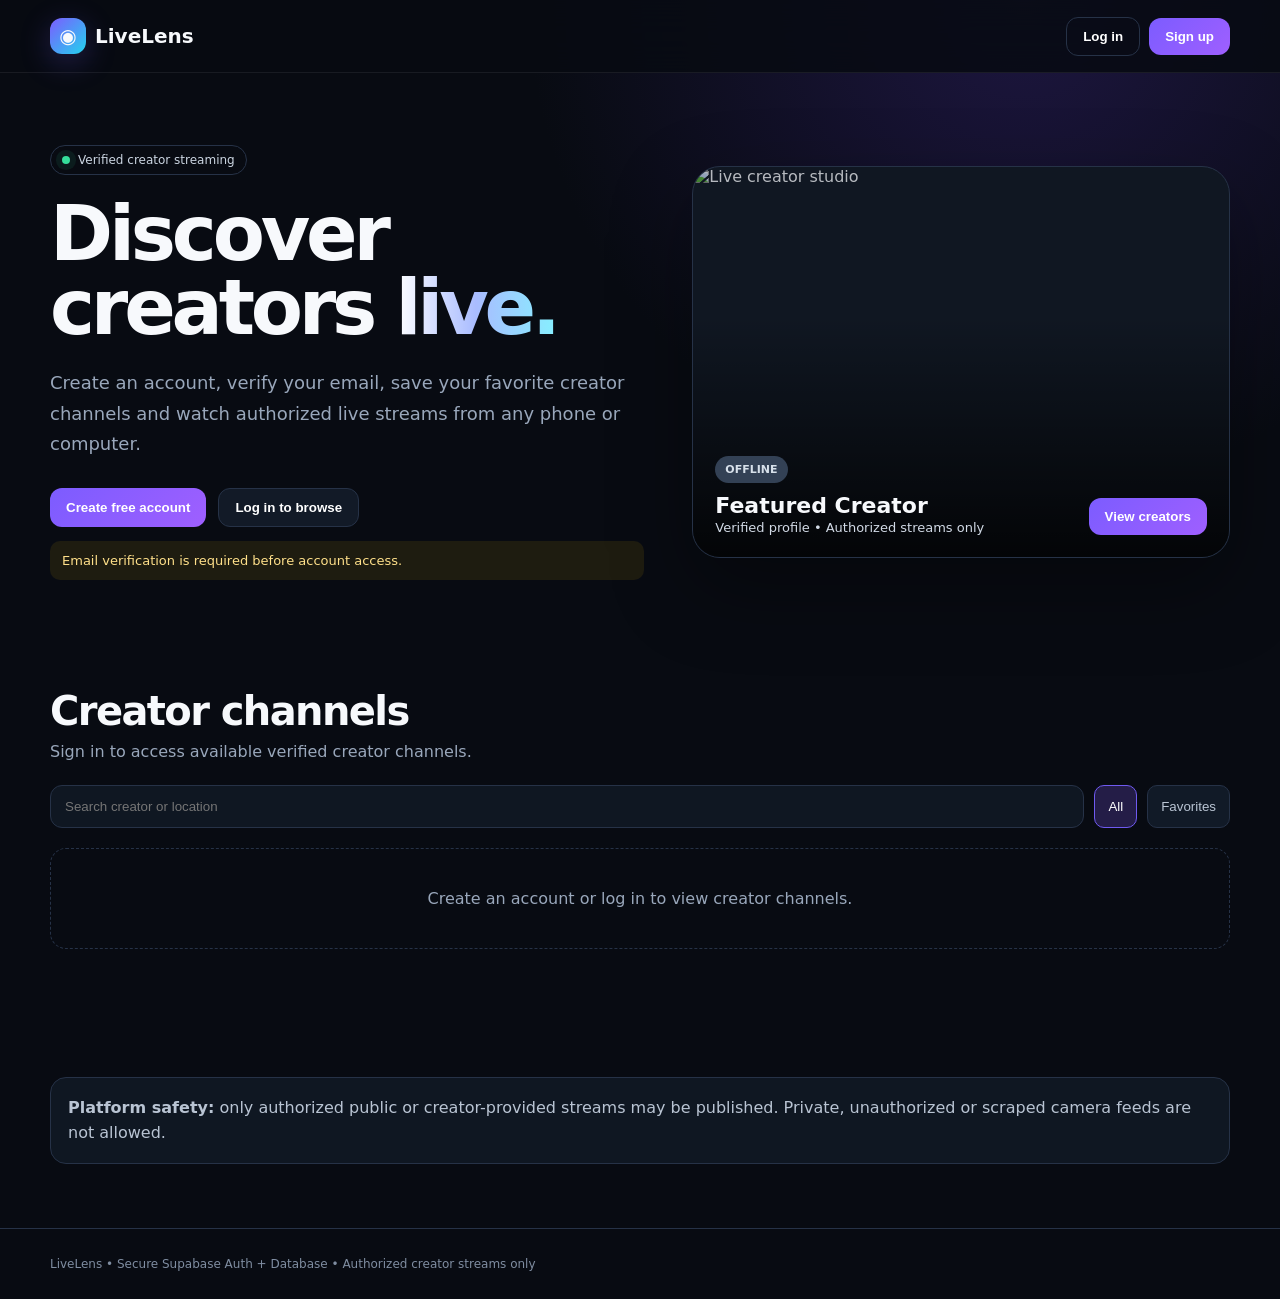
==== commit 7cc2a0ab: "Make LiveLens general creator streaming site for InfinityFree" ====
--- a/live-cam-landing/index.html
+++ b/live-cam-landing/index.html
@@ -3,55 +3,53 @@
 <head>
   <meta charset="utf-8">
   <meta name="viewport" content="width=device-width,initial-scale=1,viewport-fit=cover">
-  <meta name="theme-color" content="#09070d">
-  <meta name="description" content="LiveLens 18+ verified creator live streaming platform">
+  <meta name="theme-color" content="#080b12">
+  <meta name="description" content="LiveLens verified creator live streaming platform">
   <link rel="manifest" href="manifest.webmanifest">
   <link rel="icon" href="icon.svg" type="image/svg+xml">
-  <title>LiveLens 18+ — Verified Creator Live Streams</title>
+  <title>LiveLens — Verified Creator Live Streams</title>
   <style>
-    :root{--bg:#09070d;--panel:#14101a;--panel2:#1d1627;--line:#342640;--text:#fff8fc;--muted:#b7a9bb;--pink:#e84f9b;--purple:#8f5cff;--danger:#ff4f72;--ok:#42d7a7}
-    *{box-sizing:border-box}html{scroll-behavior:smooth}body{margin:0;background:radial-gradient(circle at 82% 0,#32153f 0,transparent 30%),radial-gradient(circle at 8% 24%,#1e1330 0,transparent 36%),var(--bg);color:var(--text);font-family:Inter,system-ui,-apple-system,Segoe UI,sans-serif}.wrap{width:min(1180px,calc(100% - 32px));margin:auto}.hidden{display:none!important}
-    header{position:sticky;top:0;z-index:30;border-bottom:1px solid rgba(255,255,255,.07);background:rgba(9,7,13,.88);backdrop-filter:blur(18px)}nav{min-height:72px;display:flex;align-items:center;justify-content:space-between;gap:16px}.brand{display:flex;align-items:center;gap:9px;font-weight:900;font-size:20px}.logo{width:36px;height:36px;border-radius:12px;display:grid;place-items:center;background:linear-gradient(135deg,var(--pink),var(--purple));box-shadow:0 8px 30px rgba(232,79,155,.24)}.agechip{font-size:11px;padding:5px 8px;border:1px solid #6a3654;border-radius:999px;color:#ffb7dc;background:#2a1221}.actions{display:flex;gap:9px;align-items:center}.btn{border:1px solid var(--line);background:#17111f;color:#fff;padding:11px 16px;border-radius:12px;font-weight:800;cursor:pointer}.btn.primary{border:0;background:linear-gradient(135deg,var(--pink),var(--purple))}.btn.ghost{background:transparent}.btn.full{width:100%}.btn:disabled{opacity:.55;cursor:not-allowed}
-    .hero{padding:72px 0 44px}.hero-grid{display:grid;grid-template-columns:1.05fr .95fr;gap:48px;align-items:center}.pill{display:inline-flex;gap:8px;align-items:center;padding:7px 11px;border:1px solid var(--line);border-radius:999px;color:#dbcfe0;font-size:12px}.dot{width:8px;height:8px;border-radius:50%;background:var(--ok);box-shadow:0 0 0 6px rgba(66,215,167,.08)}h1{font-size:clamp(46px,6vw,76px);line-height:.98;margin:22px 0;letter-spacing:-.055em}.grad{background:linear-gradient(90deg,#fff,#ff9ed0,#ad91ff);-webkit-background-clip:text;background-clip:text;color:transparent}.lead{font-size:18px;line-height:1.7;color:var(--muted);max-width:650px}.hero-actions{display:flex;gap:12px;flex-wrap:wrap;margin-top:28px}.status{margin-top:14px;padding:12px;border-radius:10px;font-size:13px}.status.ok{background:rgba(66,215,167,.09);color:#9ff0d4}.status.warn{background:rgba(255,193,7,.09);color:#ffe08a}.status.err{background:rgba(255,79,114,.09);color:#ffb5c4}
-    .preview{position:relative;border:1px solid var(--line);border-radius:28px;overflow:hidden;background:#14101a;min-height:390px;box-shadow:0 30px 80px rgba(0,0,0,.35)}.preview img{width:100%;height:100%;min-height:390px;object-fit:cover;opacity:.7}.overlay{position:absolute;inset:0;background:linear-gradient(transparent 38%,rgba(0,0,0,.82));display:flex;align-items:flex-end;padding:22px}.preview-info{display:flex;justify-content:space-between;align-items:end;width:100%;gap:16px}.preview h3{margin:10px 0 2px;font-size:22px}.preview p{margin:0;color:#ddd0e4;font-size:13px}.offline,.live{display:inline-flex;gap:7px;align-items:center;padding:7px 10px;border-radius:999px;font-size:11px;font-weight:900}.offline{background:#3a3240;color:#cfc5d3}.live{background:var(--danger)}.live i{width:7px;height:7px;border-radius:50%;background:#fff}
-    section{padding:64px 0}.section-head{display:flex;justify-content:space-between;align-items:end;gap:20px;margin-bottom:24px}.section-head h2{font-size:40px;margin:0 0 8px;letter-spacing:-.04em}.section-head p{margin:0;color:var(--muted)}.toolbar{display:flex;gap:10px;flex-wrap:wrap;margin:20px 0}.search{flex:1;min-width:220px;background:#120e18;border:1px solid var(--line);color:#fff;padding:13px 14px;border-radius:12px}.filter{border:1px solid var(--line);background:#17111f;color:#c8bacb;padding:10px 13px;border-radius:10px;cursor:pointer}.filter.active{background:#2d193c;color:#fff;border-color:#965ac3}.grid{display:grid;grid-template-columns:repeat(3,1fr);gap:18px}.card{background:var(--panel);border:1px solid var(--line);border-radius:20px;overflow:hidden}.thumb{height:215px;position:relative;background:#1c1423}.thumb img{width:100%;height:100%;object-fit:cover}.badge{position:absolute;left:12px;top:12px}.fav{position:absolute;right:12px;top:12px;border:0;width:38px;height:38px;border-radius:50%;background:rgba(8,7,10,.78);color:#fff;font-size:20px;cursor:pointer}.fav.active{color:#ff79b8}.card-body{padding:16px}.card-body h3{margin:0 0 7px}.card-body p{margin:9px 0 14px;color:var(--muted);font-size:13px}.verified{display:inline-flex;align-items:center;gap:6px;padding:5px 8px;border-radius:999px;background:#20182b;border:1px solid #4a3760;color:#c8b6ff;font-size:11px;font-weight:800}.empty{grid-column:1/-1;padding:40px;border:1px dashed var(--line);border-radius:16px;text-align:center;color:var(--muted)}
-    .notice{padding:17px;border:1px solid var(--line);background:#120f17;border-radius:16px;color:#c4b8c8;line-height:1.6}.account{background:linear-gradient(135deg,#1c1327,#100e16);border:1px solid var(--line);border-radius:24px;padding:26px}.account-grid{display:grid;grid-template-columns:1fr 1fr;gap:18px}.stat{padding:18px;border:1px solid var(--line);border-radius:16px;background:#120e18}.stat small{color:var(--muted)}.stat strong{display:block;font-size:25px;margin-top:5px}
-    .modal{position:fixed;inset:0;z-index:90;background:rgba(4,3,6,.88);backdrop-filter:blur(12px);display:none;align-items:center;justify-content:center;padding:18px}.modal.show{display:flex}.box{width:min(470px,100%);background:#110d16;border:1px solid var(--line);border-radius:22px;padding:24px;box-shadow:0 30px 100px rgba(0,0,0,.58)}.box.large{width:min(980px,100%)}.box h2{margin:0 0 7px}.sub{color:var(--muted);font-size:13px;margin-bottom:20px}.tabs{display:flex;gap:8px;margin-bottom:18px}.tab{flex:1;border:1px solid var(--line);background:#17111f;color:#c4b5ca;padding:11px;border-radius:10px;cursor:pointer;font-weight:800}.tab.active{background:#321a42;color:#fff}.field{margin:12px 0}.field label{display:block;color:#d5c9d8;font-size:12px;margin-bottom:6px}.field input{width:100%;background:#0d0a11;border:1px solid var(--line);color:#fff;padding:13px;border-radius:11px}.check{display:flex;gap:10px;align-items:flex-start;margin:13px 0;color:#c8bccb;font-size:12px;line-height:1.5}.check input{margin-top:3px}.msg{font-size:13px;min-height:20px;margin:10px 0}.msg.error{color:#ff9caf}.msg.success{color:#8ef0c7}.close{float:right;border:0;background:transparent;color:#c0b3c4;font-size:24px;cursor:pointer}.video{aspect-ratio:16/9;width:100%;border:0;border-radius:16px;background:#000}.agegate{text-align:center}.agegate .age18{width:76px;height:76px;border-radius:50%;display:grid;place-items:center;margin:0 auto 18px;background:linear-gradient(135deg,var(--pink),var(--purple));font-weight:950;font-size:25px}.agegate p{color:var(--muted);line-height:1.6}.footer{border-top:1px solid var(--line);padding:28px 0;color:#8f8294;font-size:12px}
+    :root{--bg:#080b12;--panel:#101722;--panel2:#151f2d;--line:#263247;--text:#f7f9fc;--muted:#99a7bb;--accent:#7c5cff;--accent2:#22d3ee;--danger:#ff4d6d;--ok:#35df9b}
+    *{box-sizing:border-box}html{scroll-behavior:smooth}body{margin:0;background:radial-gradient(circle at 80% 0,#1d1640 0,transparent 30%),var(--bg);color:var(--text);font-family:Inter,system-ui,-apple-system,Segoe UI,sans-serif}.wrap{width:min(1180px,calc(100% - 32px));margin:auto}.hidden{display:none!important}
+    header{position:sticky;top:0;z-index:30;border-bottom:1px solid rgba(255,255,255,.07);background:rgba(8,11,18,.86);backdrop-filter:blur(18px)}nav{min-height:72px;display:flex;align-items:center;justify-content:space-between;gap:16px}.brand{display:flex;align-items:center;gap:9px;font-weight:900;font-size:20px}.logo{width:36px;height:36px;border-radius:12px;display:grid;place-items:center;background:linear-gradient(135deg,var(--accent),var(--accent2));box-shadow:0 8px 30px rgba(124,92,255,.25)}.actions{display:flex;gap:9px;align-items:center}.btn{border:1px solid var(--line);background:#121a27;color:#fff;padding:11px 16px;border-radius:12px;font-weight:800;cursor:pointer}.btn.primary{border:0;background:linear-gradient(135deg,var(--accent),#9f5fff)}.btn.ghost{background:transparent}.btn.full{width:100%}.btn:disabled{opacity:.55;cursor:not-allowed}
+    .hero{padding:72px 0 44px}.hero-grid{display:grid;grid-template-columns:1.05fr .95fr;gap:48px;align-items:center}.pill{display:inline-flex;gap:8px;align-items:center;padding:7px 11px;border:1px solid var(--line);border-radius:999px;color:#cbd5e1;font-size:12px}.dot{width:8px;height:8px;border-radius:50%;background:var(--ok);box-shadow:0 0 0 6px rgba(53,223,155,.08)}h1{font-size:clamp(46px,6vw,76px);line-height:.98;margin:22px 0;letter-spacing:-.055em}.grad{background:linear-gradient(90deg,#fff,#a9bcff,#86f0ff);-webkit-background-clip:text;background-clip:text;color:transparent}.lead{font-size:18px;line-height:1.7;color:var(--muted);max-width:650px}.hero-actions{display:flex;gap:12px;flex-wrap:wrap;margin-top:28px}.status{margin-top:14px;padding:12px;border-radius:10px;font-size:13px}.status.ok{background:rgba(53,223,155,.09);color:#9df3d0}.status.warn{background:rgba(255,193,7,.09);color:#ffe08a}.status.err{background:rgba(255,77,109,.09);color:#ffb1bf}
+    .preview{position:relative;border:1px solid var(--line);border-radius:28px;overflow:hidden;background:#101722;min-height:390px;box-shadow:0 30px 80px rgba(0,0,0,.35)}.preview img{width:100%;height:100%;min-height:390px;object-fit:cover;opacity:.72}.overlay{position:absolute;inset:0;background:linear-gradient(transparent 38%,rgba(0,0,0,.8));display:flex;align-items:flex-end;padding:22px}.preview-info{display:flex;justify-content:space-between;align-items:end;width:100%;gap:16px}.preview h3{margin:10px 0 2px;font-size:22px}.preview p{margin:0;color:#d2dae6;font-size:13px}.offline,.live{display:inline-flex;gap:7px;align-items:center;padding:7px 10px;border-radius:999px;font-size:11px;font-weight:900}.offline{background:#334155;color:#d7e0ea}.live{background:var(--danger)}.live i{width:7px;height:7px;border-radius:50%;background:#fff}
+    section{padding:64px 0}.section-head{display:flex;justify-content:space-between;align-items:end;gap:20px;margin-bottom:24px}.section-head h2{font-size:40px;margin:0 0 8px;letter-spacing:-.04em}.section-head p{margin:0;color:var(--muted)}.toolbar{display:flex;gap:10px;flex-wrap:wrap;margin:20px 0}.search{flex:1;min-width:220px;background:#0f1722;border:1px solid var(--line);color:#fff;padding:13px 14px;border-radius:12px}.filter{border:1px solid var(--line);background:#111a27;color:#b9c4d3;padding:10px 13px;border-radius:10px;cursor:pointer}.filter.active{background:#241d47;color:#fff;border-color:#6f5af0}.grid{display:grid;grid-template-columns:repeat(3,1fr);gap:18px}.card{background:var(--panel);border:1px solid var(--line);border-radius:20px;overflow:hidden}.thumb{height:215px;position:relative;background:#172131}.thumb img{width:100%;height:100%;object-fit:cover}.badge{position:absolute;left:12px;top:12px}.fav{position:absolute;right:12px;top:12px;border:0;width:38px;height:38px;border-radius:50%;background:rgba(8,12,18,.78);color:#fff;font-size:20px;cursor:pointer}.fav.active{color:#ff6d89}.card-body{padding:16px}.card-body h3{margin:0 0 7px}.card-body p{margin:9px 0 14px;color:var(--muted);font-size:13px}.verified{display:inline-flex;align-items:center;gap:6px;padding:5px 8px;border-radius:999px;background:#171f36;border:1px solid #34466d;color:#bcd2ff;font-size:11px;font-weight:800}.empty{grid-column:1/-1;padding:40px;border:1px dashed var(--line);border-radius:16px;text-align:center;color:var(--muted)}
+    .notice{padding:17px;border:1px solid var(--line);background:#0f1722;border-radius:16px;color:#b9c4d3;line-height:1.6}.account{background:linear-gradient(135deg,#15142a,#0e1722);border:1px solid var(--line);border-radius:24px;padding:26px}.account-grid{display:grid;grid-template-columns:1fr 1fr;gap:18px}.stat{padding:18px;border:1px solid var(--line);border-radius:16px;background:#0f1722}.stat small{color:var(--muted)}.stat strong{display:block;font-size:25px;margin-top:5px}
+    .modal{position:fixed;inset:0;z-index:90;background:rgba(3,5,9,.82);backdrop-filter:blur(12px);display:none;align-items:center;justify-content:center;padding:18px}.modal.show{display:flex}.box{width:min(470px,100%);background:#0d141f;border:1px solid var(--line);border-radius:22px;padding:24px;box-shadow:0 30px 100px rgba(0,0,0,.58)}.box.large{width:min(980px,100%)}.box h2{margin:0 0 7px}.sub{color:var(--muted);font-size:13px;margin-bottom:20px}.tabs{display:flex;gap:8px;margin-bottom:18px}.tab{flex:1;border:1px solid var(--line);background:#121b28;color:#aeb9c9;padding:11px;border-radius:10px;cursor:pointer;font-weight:800}.tab.active{background:#261f4d;color:#fff}.field{margin:12px 0}.field label{display:block;color:#c9d2de;font-size:12px;margin-bottom:6px}.field input{width:100%;background:#0a1019;border:1px solid var(--line);color:#fff;padding:13px;border-radius:11px}.msg{font-size:13px;min-height:20px;margin:10px 0}.msg.error{color:#ff9caf}.msg.success{color:#8ef0c7}.close{float:right;border:0;background:transparent;color:#aab6c6;font-size:24px;cursor:pointer}.video{aspect-ratio:16/9;width:100%;border:0;border-radius:16px;background:#000}.footer{border-top:1px solid var(--line);padding:28px 0;color:#7f8da1;font-size:12px}
     @media(max-width:900px){.hero-grid,.account-grid{grid-template-columns:1fr}.hero{text-align:center}.lead{margin:auto}.hero-actions{justify-content:center}.grid{grid-template-columns:repeat(2,1fr)}}
-    @media(max-width:620px){.wrap{width:min(100% - 20px,1180px)}nav{min-height:66px}.brand{font-size:17px}.agechip{display:none}.actions{gap:6px}.actions .btn{padding:9px 11px;font-size:12px}.hero{padding-top:44px}h1{font-size:48px}.preview,.preview img{min-height:300px}.grid{grid-template-columns:1fr}.section-head h2{font-size:32px}.box{padding:18px}.hero-actions .btn{flex:1;min-width:150px}}
+    @media(max-width:620px){.wrap{width:min(100% - 20px,1180px)}nav{min-height:66px}.brand{font-size:17px}.actions{gap:6px}.actions .btn{padding:9px 11px;font-size:12px}.hero{padding-top:44px}h1{font-size:48px}.preview,.preview img{min-height:300px}.grid{grid-template-columns:1fr}.section-head h2{font-size:32px}.box{padding:18px}.hero-actions .btn{flex:1;min-width:150px}}
   </style>
 </head>
 <body>
 <header><div class="wrap"><nav>
-  <div class="brand"><div class="logo">◉</div>LiveLens <span class="agechip">18+</span></div>
+  <div class="brand"><div class="logo">◉</div>LiveLens</div>
   <div class="actions" id="guestActions"><button class="btn ghost" data-auth="login">Log in</button><button class="btn primary" data-auth="signup">Sign up</button></div>
   <div class="actions hidden" id="userActions"><span id="navName"></span><button class="btn" id="accountBtn">Account</button><button class="btn ghost" id="logoutBtn">Logout</button></div>
 </nav></div></header>
 
 <main>
 <section class="hero"><div class="wrap hero-grid">
-  <div><span class="pill"><span class="dot"></span> Verified 18+ creator streaming</span><h1>Discover creators <span class="grad">live.</span></h1><p class="lead">A private, account-based live streaming experience for consenting adults. Create an account, verify your email, save creators and access authorized live channels.</p><div class="hero-actions"><button class="btn primary" id="startBtn">Create 18+ account</button><button class="btn" id="browseBtn">Log in to browse</button></div><div id="authNotice" class="status warn">18+ confirmation and email verification are required.</div></div>
-  <div class="preview"><img src="https://images.unsplash.com/photo-1516280440614-37939bbacd81?auto=format&fit=crop&w=1200&q=80" alt="Creator studio"><div class="overlay"><div class="preview-info"><div><span class="offline">OFFLINE</span><h3>Featured Creator</h3><p>Verified profile • Authorized streams only</p></div><button class="btn primary" id="previewPlay">View creators</button></div></div></div>
+  <div><span class="pill"><span class="dot"></span> Verified creator streaming</span><h1>Discover creators <span class="grad">live.</span></h1><p class="lead">Create an account, verify your email, save your favorite creator channels and watch authorized live streams from any phone or computer.</p><div class="hero-actions"><button class="btn primary" id="startBtn">Create free account</button><button class="btn" id="browseBtn">Log in to browse</button></div><div id="authNotice" class="status warn">Email verification is required before account access.</div></div>
+  <div class="preview"><img src="https://images.unsplash.com/photo-1492724441997-5dc865305da7?auto=format&fit=crop&w=1200&q=80" alt="Live creator studio"><div class="overlay"><div class="preview-info"><div><span class="offline">OFFLINE</span><h3>Featured Creator</h3><p>Verified profile • Authorized streams only</p></div><button class="btn primary" id="previewPlay">View creators</button></div></div></div>
 </div></section>
 
-<section id="cams"><div class="wrap"><div class="section-head"><div><h2>Creator channels</h2><p>Verified accounts can access available creator channels.</p></div></div><div class="toolbar"><input class="search" id="search" placeholder="Search creator or location"><button class="filter active" data-filter="all">All</button><button class="filter" data-filter="favorites">Favorites</button></div><div class="grid" id="camGrid"><div class="empty">Create an account or log in to view creator channels.</div></div></div></section>
+<section id="cams"><div class="wrap"><div class="section-head"><div><h2>Creator channels</h2><p>Sign in to access available verified creator channels.</p></div></div><div class="toolbar"><input class="search" id="search" placeholder="Search creator or location"><button class="filter active" data-filter="all">All</button><button class="filter" data-filter="favorites">Favorites</button></div><div class="grid" id="camGrid"><div class="empty">Create an account or log in to view creator channels.</div></div></div></section>
 
-<section><div class="wrap"><div class="notice"><strong>Safety & consent:</strong> creators must be adults and authorize every stream they publish. Unauthorized, non-consensual or third-party scraped streams are not allowed.</div></div></section>
+<section><div class="wrap"><div class="notice"><strong>Platform safety:</strong> only authorized public or creator-provided streams may be published. Private, unauthorized or scraped camera feeds are not allowed.</div></div></section>
 
 <section id="accountSection" class="hidden"><div class="wrap"><div class="account"><div class="section-head"><div><h2>Your account</h2><p>Secure Supabase account and saved creators.</p></div></div><div class="account-grid"><div class="stat"><small>Name</small><strong id="profileName">—</strong><span id="profileEmail" style="color:var(--muted)"></span></div><div class="stat"><small>Saved creators</small><strong id="savedCount">0</strong><span style="color:var(--muted)">Synced to your account</span></div></div><div id="verifyState" class="status ok">Secure account session active.</div></div></div></section>
 </main>
 
-<div class="modal" id="ageModal"><div class="box agegate"><div class="age18">18+</div><h2>Adults only</h2><p>You must be at least 18 years old, or the age of majority where you live, to continue.</p><button class="btn primary full" id="ageAccept">I am 18+ — Continue</button><button class="btn ghost full" id="ageExit" style="margin-top:8px">Exit</button></div></div>
-
 <div class="modal" id="authModal"><div class="box"><button class="close" data-close="auth">×</button><h2 id="authTitle">Create your account</h2><div class="sub" id="authSub">Sign up with email and verify your inbox.</div><div class="tabs"><button class="tab active" data-tab="signup">Create account</button><button class="tab" data-tab="login">Log in</button></div>
-<form id="signupForm"><div class="field"><label>Full name</label><input id="signupName" required minlength="2" autocomplete="name"></div><div class="field"><label>Email</label><input id="signupEmail" type="email" required autocomplete="email"></div><div class="field"><label>Password</label><input id="signupPassword" type="password" required minlength="8" autocomplete="new-password"></div><label class="check"><input id="signupAge" type="checkbox" required><span>I confirm that I am at least 18 years old (or the age of majority where I live).</span></label><div class="msg" id="signupMsg"></div><button class="btn primary full" type="submit">Create my account</button></form>
+<form id="signupForm"><div class="field"><label>Full name</label><input id="signupName" required minlength="2" autocomplete="name"></div><div class="field"><label>Email</label><input id="signupEmail" type="email" required autocomplete="email"></div><div class="field"><label>Password</label><input id="signupPassword" type="password" required minlength="8" autocomplete="new-password"></div><div class="msg" id="signupMsg"></div><button class="btn primary full" type="submit">Create my account</button></form>
 <form id="loginForm" class="hidden"><div class="field"><label>Email</label><input id="loginEmail" type="email" required autocomplete="email"></div><div class="field"><label>Password</label><input id="loginPassword" type="password" required autocomplete="current-password"></div><div class="msg" id="loginMsg"></div><button class="btn primary full" type="submit">Log in</button><button class="btn ghost full" type="button" id="resetBtn" style="margin-top:8px">Forgot password?</button></form>
 </div></div>
 
 <div class="modal" id="playerModal"><div class="box large"><button class="close" data-close="player">×</button><h2 id="playerTitle">Creator channel</h2><div class="sub" id="playerLocation"></div><iframe class="video" id="playerFrame" allow="autoplay; encrypted-media; picture-in-picture" allowfullscreen></iframe><button class="btn ghost" id="reportBtn" style="margin-top:12px">Report stream</button></div></div>
 
-<div class="footer"><div class="wrap">LiveLens 18+ • Secure Supabase Auth + Database • Authorized creator streams only</div></div>
+<div class="footer"><div class="wrap">LiveLens • Secure Supabase Auth + Database • Authorized creator streams only</div></div>
 <script src="https://cdn.jsdelivr.net/npm/@supabase/supabase-js@2"></script>
-<script src="app.js"></script>
+<script src="app.js?v=3"></script>
 </body>
 </html>
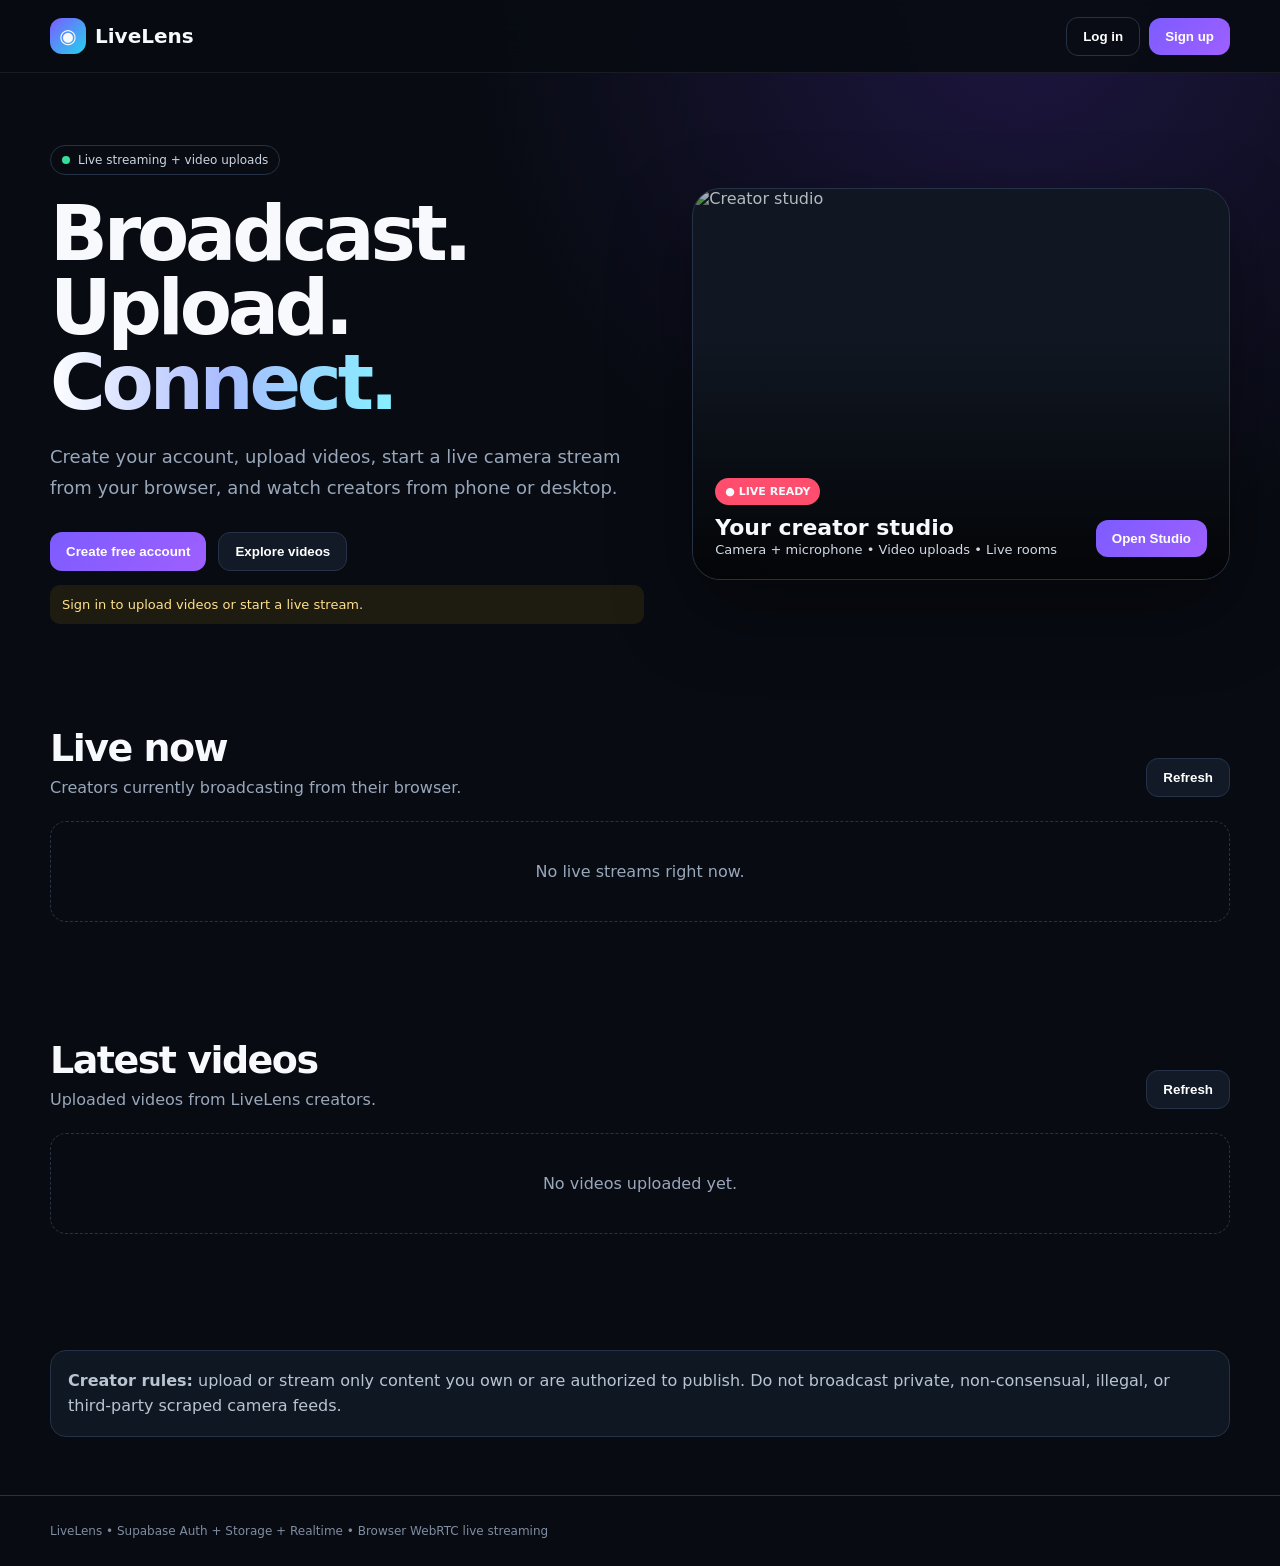
==== commit b431ecb4: "Add creator studio video uploads and browser live streaming UI" ====
--- a/live-cam-landing/index.html
+++ b/live-cam-landing/index.html
@@ -1,55 +1,24 @@
 <!doctype html>
 <html lang="en">
 <head>
-  <meta charset="utf-8">
-  <meta name="viewport" content="width=device-width,initial-scale=1,viewport-fit=cover">
-  <meta name="theme-color" content="#080b12">
-  <meta name="description" content="LiveLens verified creator live streaming platform">
-  <link rel="manifest" href="manifest.webmanifest">
-  <link rel="icon" href="icon.svg" type="image/svg+xml">
-  <title>LiveLens — Verified Creator Live Streams</title>
-  <style>
-    :root{--bg:#080b12;--panel:#101722;--panel2:#151f2d;--line:#263247;--text:#f7f9fc;--muted:#99a7bb;--accent:#7c5cff;--accent2:#22d3ee;--danger:#ff4d6d;--ok:#35df9b}
-    *{box-sizing:border-box}html{scroll-behavior:smooth}body{margin:0;background:radial-gradient(circle at 80% 0,#1d1640 0,transparent 30%),var(--bg);color:var(--text);font-family:Inter,system-ui,-apple-system,Segoe UI,sans-serif}.wrap{width:min(1180px,calc(100% - 32px));margin:auto}.hidden{display:none!important}
-    header{position:sticky;top:0;z-index:30;border-bottom:1px solid rgba(255,255,255,.07);background:rgba(8,11,18,.86);backdrop-filter:blur(18px)}nav{min-height:72px;display:flex;align-items:center;justify-content:space-between;gap:16px}.brand{display:flex;align-items:center;gap:9px;font-weight:900;font-size:20px}.logo{width:36px;height:36px;border-radius:12px;display:grid;place-items:center;background:linear-gradient(135deg,var(--accent),var(--accent2));box-shadow:0 8px 30px rgba(124,92,255,.25)}.actions{display:flex;gap:9px;align-items:center}.btn{border:1px solid var(--line);background:#121a27;color:#fff;padding:11px 16px;border-radius:12px;font-weight:800;cursor:pointer}.btn.primary{border:0;background:linear-gradient(135deg,var(--accent),#9f5fff)}.btn.ghost{background:transparent}.btn.full{width:100%}.btn:disabled{opacity:.55;cursor:not-allowed}
-    .hero{padding:72px 0 44px}.hero-grid{display:grid;grid-template-columns:1.05fr .95fr;gap:48px;align-items:center}.pill{display:inline-flex;gap:8px;align-items:center;padding:7px 11px;border:1px solid var(--line);border-radius:999px;color:#cbd5e1;font-size:12px}.dot{width:8px;height:8px;border-radius:50%;background:var(--ok);box-shadow:0 0 0 6px rgba(53,223,155,.08)}h1{font-size:clamp(46px,6vw,76px);line-height:.98;margin:22px 0;letter-spacing:-.055em}.grad{background:linear-gradient(90deg,#fff,#a9bcff,#86f0ff);-webkit-background-clip:text;background-clip:text;color:transparent}.lead{font-size:18px;line-height:1.7;color:var(--muted);max-width:650px}.hero-actions{display:flex;gap:12px;flex-wrap:wrap;margin-top:28px}.status{margin-top:14px;padding:12px;border-radius:10px;font-size:13px}.status.ok{background:rgba(53,223,155,.09);color:#9df3d0}.status.warn{background:rgba(255,193,7,.09);color:#ffe08a}.status.err{background:rgba(255,77,109,.09);color:#ffb1bf}
-    .preview{position:relative;border:1px solid var(--line);border-radius:28px;overflow:hidden;background:#101722;min-height:390px;box-shadow:0 30px 80px rgba(0,0,0,.35)}.preview img{width:100%;height:100%;min-height:390px;object-fit:cover;opacity:.72}.overlay{position:absolute;inset:0;background:linear-gradient(transparent 38%,rgba(0,0,0,.8));display:flex;align-items:flex-end;padding:22px}.preview-info{display:flex;justify-content:space-between;align-items:end;width:100%;gap:16px}.preview h3{margin:10px 0 2px;font-size:22px}.preview p{margin:0;color:#d2dae6;font-size:13px}.offline,.live{display:inline-flex;gap:7px;align-items:center;padding:7px 10px;border-radius:999px;font-size:11px;font-weight:900}.offline{background:#334155;color:#d7e0ea}.live{background:var(--danger)}.live i{width:7px;height:7px;border-radius:50%;background:#fff}
-    section{padding:64px 0}.section-head{display:flex;justify-content:space-between;align-items:end;gap:20px;margin-bottom:24px}.section-head h2{font-size:40px;margin:0 0 8px;letter-spacing:-.04em}.section-head p{margin:0;color:var(--muted)}.toolbar{display:flex;gap:10px;flex-wrap:wrap;margin:20px 0}.search{flex:1;min-width:220px;background:#0f1722;border:1px solid var(--line);color:#fff;padding:13px 14px;border-radius:12px}.filter{border:1px solid var(--line);background:#111a27;color:#b9c4d3;padding:10px 13px;border-radius:10px;cursor:pointer}.filter.active{background:#241d47;color:#fff;border-color:#6f5af0}.grid{display:grid;grid-template-columns:repeat(3,1fr);gap:18px}.card{background:var(--panel);border:1px solid var(--line);border-radius:20px;overflow:hidden}.thumb{height:215px;position:relative;background:#172131}.thumb img{width:100%;height:100%;object-fit:cover}.badge{position:absolute;left:12px;top:12px}.fav{position:absolute;right:12px;top:12px;border:0;width:38px;height:38px;border-radius:50%;background:rgba(8,12,18,.78);color:#fff;font-size:20px;cursor:pointer}.fav.active{color:#ff6d89}.card-body{padding:16px}.card-body h3{margin:0 0 7px}.card-body p{margin:9px 0 14px;color:var(--muted);font-size:13px}.verified{display:inline-flex;align-items:center;gap:6px;padding:5px 8px;border-radius:999px;background:#171f36;border:1px solid #34466d;color:#bcd2ff;font-size:11px;font-weight:800}.empty{grid-column:1/-1;padding:40px;border:1px dashed var(--line);border-radius:16px;text-align:center;color:var(--muted)}
-    .notice{padding:17px;border:1px solid var(--line);background:#0f1722;border-radius:16px;color:#b9c4d3;line-height:1.6}.account{background:linear-gradient(135deg,#15142a,#0e1722);border:1px solid var(--line);border-radius:24px;padding:26px}.account-grid{display:grid;grid-template-columns:1fr 1fr;gap:18px}.stat{padding:18px;border:1px solid var(--line);border-radius:16px;background:#0f1722}.stat small{color:var(--muted)}.stat strong{display:block;font-size:25px;margin-top:5px}
-    .modal{position:fixed;inset:0;z-index:90;background:rgba(3,5,9,.82);backdrop-filter:blur(12px);display:none;align-items:center;justify-content:center;padding:18px}.modal.show{display:flex}.box{width:min(470px,100%);background:#0d141f;border:1px solid var(--line);border-radius:22px;padding:24px;box-shadow:0 30px 100px rgba(0,0,0,.58)}.box.large{width:min(980px,100%)}.box h2{margin:0 0 7px}.sub{color:var(--muted);font-size:13px;margin-bottom:20px}.tabs{display:flex;gap:8px;margin-bottom:18px}.tab{flex:1;border:1px solid var(--line);background:#121b28;color:#aeb9c9;padding:11px;border-radius:10px;cursor:pointer;font-weight:800}.tab.active{background:#261f4d;color:#fff}.field{margin:12px 0}.field label{display:block;color:#c9d2de;font-size:12px;margin-bottom:6px}.field input{width:100%;background:#0a1019;border:1px solid var(--line);color:#fff;padding:13px;border-radius:11px}.msg{font-size:13px;min-height:20px;margin:10px 0}.msg.error{color:#ff9caf}.msg.success{color:#8ef0c7}.close{float:right;border:0;background:transparent;color:#aab6c6;font-size:24px;cursor:pointer}.video{aspect-ratio:16/9;width:100%;border:0;border-radius:16px;background:#000}.footer{border-top:1px solid var(--line);padding:28px 0;color:#7f8da1;font-size:12px}
-    @media(max-width:900px){.hero-grid,.account-grid{grid-template-columns:1fr}.hero{text-align:center}.lead{margin:auto}.hero-actions{justify-content:center}.grid{grid-template-columns:repeat(2,1fr)}}
-    @media(max-width:620px){.wrap{width:min(100% - 20px,1180px)}nav{min-height:66px}.brand{font-size:17px}.actions{gap:6px}.actions .btn{padding:9px 11px;font-size:12px}.hero{padding-top:44px}h1{font-size:48px}.preview,.preview img{min-height:300px}.grid{grid-template-columns:1fr}.section-head h2{font-size:32px}.box{padding:18px}.hero-actions .btn{flex:1;min-width:150px}}
-  </style>
-</head>
+<meta charset="utf-8"><meta name="viewport" content="width=device-width,initial-scale=1,viewport-fit=cover"><meta name="theme-color" content="#080b12"><meta name="description" content="LiveLens creator live streaming and video platform"><link rel="manifest" href="manifest.webmanifest"><link rel="icon" href="icon.svg" type="image/svg+xml"><title>LiveLens — Live & Video</title>
+<style>
+:root{--bg:#080b12;--panel:#101722;--panel2:#151f2d;--line:#263247;--text:#f7f9fc;--muted:#99a7bb;--accent:#7c5cff;--accent2:#22d3ee;--danger:#ff4d6d;--ok:#35df9b}*{box-sizing:border-box}html{scroll-behavior:smooth}body{margin:0;background:radial-gradient(circle at 80% 0,#1d1640 0,transparent 30%),var(--bg);color:var(--text);font-family:Inter,system-ui,-apple-system,Segoe UI,sans-serif}.wrap{width:min(1180px,calc(100% - 32px));margin:auto}.hidden{display:none!important}header{position:sticky;top:0;z-index:30;border-bottom:1px solid #ffffff12;background:#080b12e8;backdrop-filter:blur(18px)}nav{min-height:72px;display:flex;align-items:center;justify-content:space-between;gap:16px}.brand{display:flex;align-items:center;gap:9px;font-weight:900;font-size:20px}.logo{width:36px;height:36px;border-radius:12px;display:grid;place-items:center;background:linear-gradient(135deg,var(--accent),var(--accent2))}.actions{display:flex;gap:9px;align-items:center;flex-wrap:wrap}.btn{border:1px solid var(--line);background:#121a27;color:#fff;padding:11px 16px;border-radius:12px;font-weight:800;cursor:pointer}.btn.primary{border:0;background:linear-gradient(135deg,var(--accent),#9f5fff)}.btn.livebtn{border:0;background:var(--danger)}.btn.ghost{background:transparent}.btn.full{width:100%}.btn:disabled{opacity:.55;cursor:not-allowed}.hero{padding:72px 0 44px}.hero-grid{display:grid;grid-template-columns:1.05fr .95fr;gap:48px;align-items:center}.pill{display:inline-flex;gap:8px;align-items:center;padding:7px 11px;border:1px solid var(--line);border-radius:999px;color:#cbd5e1;font-size:12px}.dot{width:8px;height:8px;border-radius:50%;background:var(--ok)}h1{font-size:clamp(46px,6vw,76px);line-height:.98;margin:22px 0;letter-spacing:-.055em}.grad{background:linear-gradient(90deg,#fff,#a9bcff,#86f0ff);-webkit-background-clip:text;background-clip:text;color:transparent}.lead{font-size:18px;line-height:1.7;color:var(--muted);max-width:650px}.hero-actions{display:flex;gap:12px;flex-wrap:wrap;margin-top:28px}.status{margin-top:14px;padding:12px;border-radius:10px;font-size:13px}.status.ok{background:#35df9b17;color:#9df3d0}.status.warn{background:#ffc10717;color:#ffe08a}.status.err{background:#ff4d6d17;color:#ffb1bf}.preview{position:relative;border:1px solid var(--line);border-radius:28px;overflow:hidden;background:#101722;min-height:390px;box-shadow:0 30px 80px #0006}.preview img{width:100%;height:100%;min-height:390px;object-fit:cover;opacity:.72}.overlay{position:absolute;inset:0;background:linear-gradient(transparent 38%,#000c);display:flex;align-items:flex-end;padding:22px}.preview-info{display:flex;justify-content:space-between;align-items:end;width:100%;gap:16px}.preview h3{margin:10px 0 2px;font-size:22px}.preview p{margin:0;color:#d2dae6;font-size:13px}.offline,.live{display:inline-flex;gap:7px;align-items:center;padding:7px 10px;border-radius:999px;font-size:11px;font-weight:900}.offline{background:#334155;color:#d7e0ea}.live{background:var(--danger)}section{padding:58px 0}.section-head{display:flex;justify-content:space-between;align-items:end;gap:20px;margin-bottom:24px}.section-head h2{font-size:38px;margin:0 0 8px;letter-spacing:-.04em}.section-head p{margin:0;color:var(--muted)}.grid{display:grid;grid-template-columns:repeat(3,1fr);gap:18px}.card{background:var(--panel);border:1px solid var(--line);border-radius:20px;overflow:hidden}.thumb{height:215px;position:relative;background:#172131;display:grid;place-items:center}.thumb img,.thumb video{width:100%;height:100%;object-fit:cover}.badge{position:absolute;left:12px;top:12px}.card-body{padding:16px}.card-body h3{margin:0 0 7px}.card-body p{margin:8px 0 14px;color:var(--muted);font-size:13px;line-height:1.45}.empty{grid-column:1/-1;padding:40px;border:1px dashed var(--line);border-radius:16px;text-align:center;color:var(--muted)}.creator{font-size:12px;color:#bcd2ff}.notice{padding:17px;border:1px solid var(--line);background:#0f1722;border-radius:16px;color:#b9c4d3;line-height:1.6}.account{background:linear-gradient(135deg,#15142a,#0e1722);border:1px solid var(--line);border-radius:24px;padding:26px}.account-grid,.studio-grid{display:grid;grid-template-columns:1fr 1fr;gap:18px}.stat,.panel{padding:18px;border:1px solid var(--line);border-radius:16px;background:#0f1722}.stat small{color:var(--muted)}.stat strong{display:block;font-size:25px;margin-top:5px}.modal{position:fixed;inset:0;z-index:90;background:#030509dd;backdrop-filter:blur(12px);display:none;align-items:center;justify-content:center;padding:18px;overflow:auto}.modal.show{display:flex}.box{width:min(470px,100%);background:#0d141f;border:1px solid var(--line);border-radius:22px;padding:24px;box-shadow:0 30px 100px #0009}.box.large{width:min(1000px,100%)}.box h2{margin:0 0 7px}.sub{color:var(--muted);font-size:13px;margin-bottom:20px}.tabs{display:flex;gap:8px;margin-bottom:18px}.tab{flex:1;border:1px solid var(--line);background:#121b28;color:#aeb9c9;padding:11px;border-radius:10px;cursor:pointer;font-weight:800}.tab.active{background:#261f4d;color:#fff}.field{margin:12px 0}.field label{display:block;color:#c9d2de;font-size:12px;margin-bottom:6px}.field input,.field textarea{width:100%;background:#0a1019;border:1px solid var(--line);color:#fff;padding:13px;border-radius:11px}.field textarea{min-height:80px;resize:vertical}.msg{font-size:13px;min-height:20px;margin:10px 0}.msg.error{color:#ff9caf}.msg.success{color:#8ef0c7}.close{float:right;border:0;background:transparent;color:#aab6c6;font-size:24px;cursor:pointer}.video-player{aspect-ratio:16/9;width:100%;border:0;border-radius:16px;background:#000;object-fit:contain}.progress{height:8px;background:#1e293b;border-radius:99px;overflow:hidden;margin-top:10px}.progress span{display:block;height:100%;width:0;background:linear-gradient(90deg,var(--accent),var(--accent2))}.footer{border-top:1px solid var(--line);padding:28px 0;color:#7f8da1;font-size:12px}
+@media(max-width:900px){.hero-grid,.account-grid,.studio-grid{grid-template-columns:1fr}.hero{text-align:center}.lead{margin:auto}.hero-actions{justify-content:center}.grid{grid-template-columns:repeat(2,1fr)}}@media(max-width:620px){.wrap{width:min(100% - 20px,1180px)}nav{min-height:66px}.brand{font-size:17px}.actions{gap:5px}.actions .btn{padding:9px 10px;font-size:12px}.hero{padding-top:44px}h1{font-size:48px}.preview,.preview img{min-height:300px}.grid{grid-template-columns:1fr}.section-head h2{font-size:31px}.box{padding:18px}.hero-actions .btn{flex:1;min-width:145px}}
+</style></head>
 <body>
-<header><div class="wrap"><nav>
-  <div class="brand"><div class="logo">◉</div>LiveLens</div>
-  <div class="actions" id="guestActions"><button class="btn ghost" data-auth="login">Log in</button><button class="btn primary" data-auth="signup">Sign up</button></div>
-  <div class="actions hidden" id="userActions"><span id="navName"></span><button class="btn" id="accountBtn">Account</button><button class="btn ghost" id="logoutBtn">Logout</button></div>
-</nav></div></header>
-
+<header><div class="wrap"><nav><div class="brand"><div class="logo">◉</div>LiveLens</div><div class="actions" id="guestActions"><button class="btn ghost" data-auth="login">Log in</button><button class="btn primary" data-auth="signup">Sign up</button></div><div class="actions hidden" id="userActions"><span id="navName"></span><button class="btn livebtn" id="studioBtn">Creator Studio</button><button class="btn" id="accountBtn">Account</button><button class="btn ghost" id="logoutBtn">Logout</button></div></nav></div></header>
 <main>
-<section class="hero"><div class="wrap hero-grid">
-  <div><span class="pill"><span class="dot"></span> Verified creator streaming</span><h1>Discover creators <span class="grad">live.</span></h1><p class="lead">Create an account, verify your email, save your favorite creator channels and watch authorized live streams from any phone or computer.</p><div class="hero-actions"><button class="btn primary" id="startBtn">Create free account</button><button class="btn" id="browseBtn">Log in to browse</button></div><div id="authNotice" class="status warn">Email verification is required before account access.</div></div>
-  <div class="preview"><img src="https://images.unsplash.com/photo-1492724441997-5dc865305da7?auto=format&fit=crop&w=1200&q=80" alt="Live creator studio"><div class="overlay"><div class="preview-info"><div><span class="offline">OFFLINE</span><h3>Featured Creator</h3><p>Verified profile • Authorized streams only</p></div><button class="btn primary" id="previewPlay">View creators</button></div></div></div>
-</div></section>
-
-<section id="cams"><div class="wrap"><div class="section-head"><div><h2>Creator channels</h2><p>Sign in to access available verified creator channels.</p></div></div><div class="toolbar"><input class="search" id="search" placeholder="Search creator or location"><button class="filter active" data-filter="all">All</button><button class="filter" data-filter="favorites">Favorites</button></div><div class="grid" id="camGrid"><div class="empty">Create an account or log in to view creator channels.</div></div></div></section>
-
-<section><div class="wrap"><div class="notice"><strong>Platform safety:</strong> only authorized public or creator-provided streams may be published. Private, unauthorized or scraped camera feeds are not allowed.</div></div></section>
-
-<section id="accountSection" class="hidden"><div class="wrap"><div class="account"><div class="section-head"><div><h2>Your account</h2><p>Secure Supabase account and saved creators.</p></div></div><div class="account-grid"><div class="stat"><small>Name</small><strong id="profileName">—</strong><span id="profileEmail" style="color:var(--muted)"></span></div><div class="stat"><small>Saved creators</small><strong id="savedCount">0</strong><span style="color:var(--muted)">Synced to your account</span></div></div><div id="verifyState" class="status ok">Secure account session active.</div></div></div></section>
+<section class="hero"><div class="wrap hero-grid"><div><span class="pill"><span class="dot"></span> Live streaming + video uploads</span><h1>Broadcast. Upload. <span class="grad">Connect.</span></h1><p class="lead">Create your account, upload videos, start a live camera stream from your browser, and watch creators from phone or desktop.</p><div class="hero-actions"><button class="btn primary" id="startBtn">Create free account</button><button class="btn" id="browseBtn">Explore videos</button></div><div id="authNotice" class="status warn">Sign in to upload videos or start a live stream.</div></div><div class="preview"><img src="https://images.unsplash.com/photo-1492724441997-5dc865305da7?auto=format&fit=crop&w=1200&q=80" alt="Creator studio"><div class="overlay"><div class="preview-info"><div><span class="live">● LIVE READY</span><h3>Your creator studio</h3><p>Camera + microphone • Video uploads • Live rooms</p></div><button class="btn primary" id="previewPlay">Open Studio</button></div></div></div></div></section>
+<section id="liveSection"><div class="wrap"><div class="section-head"><div><h2>Live now</h2><p>Creators currently broadcasting from their browser.</p></div><button class="btn" id="refreshLive">Refresh</button></div><div class="grid" id="liveGrid"><div class="empty">No live streams right now.</div></div></div></section>
+<section id="videosSection"><div class="wrap"><div class="section-head"><div><h2>Latest videos</h2><p>Uploaded videos from LiveLens creators.</p></div><button class="btn" id="refreshVideos">Refresh</button></div><div class="grid" id="videoGrid"><div class="empty">No videos uploaded yet.</div></div></div></section>
+<section><div class="wrap"><div class="notice"><strong>Creator rules:</strong> upload or stream only content you own or are authorized to publish. Do not broadcast private, non-consensual, illegal, or third-party scraped camera feeds.</div></div></section>
+<section id="accountSection" class="hidden"><div class="wrap"><div class="account"><div class="section-head"><div><h2>Your account</h2><p>Secure account and creator tools.</p></div></div><div class="account-grid"><div class="stat"><small>Name</small><strong id="profileName">—</strong><span id="profileEmail" style="color:var(--muted)"></span></div><div class="stat"><small>Your uploaded videos</small><strong id="myVideoCount">0</strong><span style="color:var(--muted)">Published on LiveLens</span></div></div><div id="verifyState" class="status ok">Secure account session active.</div></div></div></section>
 </main>
-
-<div class="modal" id="authModal"><div class="box"><button class="close" data-close="auth">×</button><h2 id="authTitle">Create your account</h2><div class="sub" id="authSub">Sign up with email and verify your inbox.</div><div class="tabs"><button class="tab active" data-tab="signup">Create account</button><button class="tab" data-tab="login">Log in</button></div>
-<form id="signupForm"><div class="field"><label>Full name</label><input id="signupName" required minlength="2" autocomplete="name"></div><div class="field"><label>Email</label><input id="signupEmail" type="email" required autocomplete="email"></div><div class="field"><label>Password</label><input id="signupPassword" type="password" required minlength="8" autocomplete="new-password"></div><div class="msg" id="signupMsg"></div><button class="btn primary full" type="submit">Create my account</button></form>
-<form id="loginForm" class="hidden"><div class="field"><label>Email</label><input id="loginEmail" type="email" required autocomplete="email"></div><div class="field"><label>Password</label><input id="loginPassword" type="password" required autocomplete="current-password"></div><div class="msg" id="loginMsg"></div><button class="btn primary full" type="submit">Log in</button><button class="btn ghost full" type="button" id="resetBtn" style="margin-top:8px">Forgot password?</button></form>
-</div></div>
-
-<div class="modal" id="playerModal"><div class="box large"><button class="close" data-close="player">×</button><h2 id="playerTitle">Creator channel</h2><div class="sub" id="playerLocation"></div><iframe class="video" id="playerFrame" allow="autoplay; encrypted-media; picture-in-picture" allowfullscreen></iframe><button class="btn ghost" id="reportBtn" style="margin-top:12px">Report stream</button></div></div>
-
-<div class="footer"><div class="wrap">LiveLens • Secure Supabase Auth + Database • Authorized creator streams only</div></div>
-<script src="https://cdn.jsdelivr.net/npm/@supabase/supabase-js@2"></script>
-<script src="app.js?v=3"></script>
-</body>
-</html>+<div class="modal" id="authModal"><div class="box"><button class="close" data-close="auth">×</button><h2 id="authTitle">Create your account</h2><div class="sub" id="authSub">Sign up with email and verify your inbox.</div><div class="tabs"><button class="tab active" data-tab="signup">Create account</button><button class="tab" data-tab="login">Log in</button></div><form id="signupForm"><div class="field"><label>Full name</label><input id="signupName" required minlength="2" autocomplete="name"></div><div class="field"><label>Email</label><input id="signupEmail" type="email" required autocomplete="email"></div><div class="field"><label>Password</label><input id="signupPassword" type="password" required minlength="8" autocomplete="new-password"></div><div class="msg" id="signupMsg"></div><button class="btn primary full" type="submit">Create my account</button></form><form id="loginForm" class="hidden"><div class="field"><label>Email</label><input id="loginEmail" type="email" required autocomplete="email"></div><div class="field"><label>Password</label><input id="loginPassword" type="password" required autocomplete="current-password"></div><div class="msg" id="loginMsg"></div><button class="btn primary full" type="submit">Log in</button><button class="btn ghost full" type="button" id="resetBtn" style="margin-top:8px">Forgot password?</button></form></div></div>
+<div class="modal" id="studioModal"><div class="box large"><button class="close" data-close="studio">×</button><h2>Creator Studio</h2><div class="sub">Upload a video or broadcast live from this device.</div><div class="studio-grid"><div class="panel"><h3>Upload video</h3><div class="field"><label>Video title</label><input id="uploadTitle" maxlength="120" placeholder="My new video"></div><div class="field"><label>Description</label><textarea id="uploadDescription" maxlength="600" placeholder="Tell viewers about this video"></textarea></div><div class="field"><label>Video file (MP4/WebM/MOV, max 50 MB)</label><input id="videoFile" type="file" accept="video/mp4,video/webm,video/quicktime,video/x-m4v"></div><div class="msg" id="uploadMsg"></div><div class="progress hidden" id="uploadProgress"><span></span></div><button class="btn primary full" id="uploadBtn">Upload & publish</button></div><div class="panel"><h3>Go live</h3><div class="field"><label>Live title</label><input id="liveTitle" maxlength="120" placeholder="Live with me"></div><video id="hostPreview" class="video-player" autoplay muted playsinline></video><div class="msg" id="liveMsg"></div><button class="btn livebtn full" id="goLiveBtn">Start camera & go live</button><button class="btn full hidden" id="stopLiveBtn" style="margin-top:8px">End live stream</button></div></div></div></div>
+<div class="modal" id="videoModal"><div class="box large"><button class="close" data-close="video">×</button><h2 id="videoTitle">Video</h2><div class="sub" id="videoCreator"></div><video id="videoPlayer" class="video-player" controls playsinline></video></div></div>
+<div class="modal" id="liveModal"><div class="box large"><button class="close" data-close="live">×</button><h2 id="watchLiveTitle">Live stream</h2><div class="sub" id="watchLiveCreator">Connecting…</div><video id="remoteVideo" class="video-player" autoplay controls playsinline></video><div class="msg" id="watchLiveMsg"></div></div></div>
+<div class="footer"><div class="wrap">LiveLens • Supabase Auth + Storage + Realtime • Browser WebRTC live streaming</div></div>
+<script src="https://cdn.jsdelivr.net/npm/@supabase/supabase-js@2"></script><script src="app.js?v=5"></script>
+</body></html>
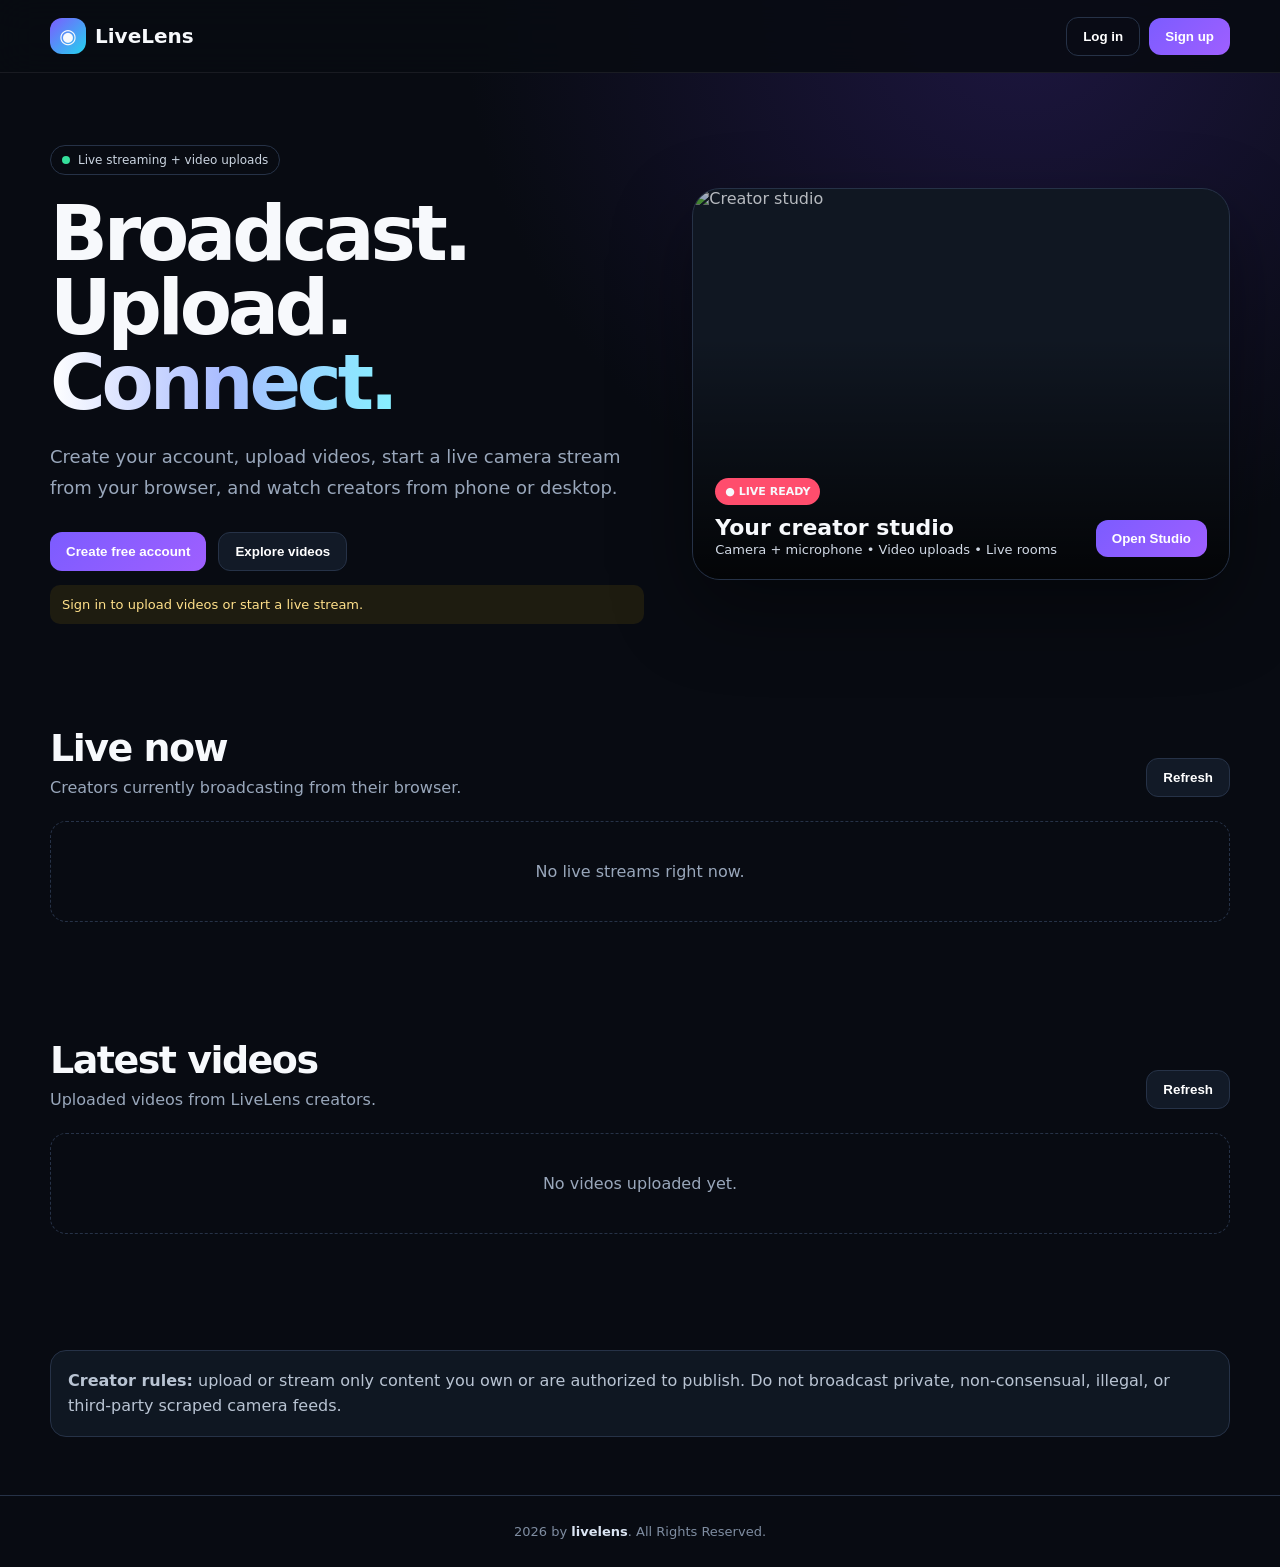
==== commit 365db5df: "Fix uploaded video playback UI and simplify footer" ====
--- a/live-cam-landing/index.html
+++ b/live-cam-landing/index.html
@@ -1,11 +1,18 @@
 <!doctype html>
 <html lang="en">
 <head>
-<meta charset="utf-8"><meta name="viewport" content="width=device-width,initial-scale=1,viewport-fit=cover"><meta name="theme-color" content="#080b12"><meta name="description" content="LiveLens creator live streaming and video platform"><link rel="manifest" href="manifest.webmanifest"><link rel="icon" href="icon.svg" type="image/svg+xml"><title>LiveLens — Live & Video</title>
+<meta charset="utf-8">
+<meta name="viewport" content="width=device-width,initial-scale=1,viewport-fit=cover">
+<meta name="theme-color" content="#080b12">
+<meta name="description" content="LiveLens creator live streaming and video platform">
+<link rel="manifest" href="manifest.webmanifest">
+<link rel="icon" href="icon.svg" type="image/svg+xml">
+<title>LiveLens — Live & Video</title>
 <style>
-:root{--bg:#080b12;--panel:#101722;--panel2:#151f2d;--line:#263247;--text:#f7f9fc;--muted:#99a7bb;--accent:#7c5cff;--accent2:#22d3ee;--danger:#ff4d6d;--ok:#35df9b}*{box-sizing:border-box}html{scroll-behavior:smooth}body{margin:0;background:radial-gradient(circle at 80% 0,#1d1640 0,transparent 30%),var(--bg);color:var(--text);font-family:Inter,system-ui,-apple-system,Segoe UI,sans-serif}.wrap{width:min(1180px,calc(100% - 32px));margin:auto}.hidden{display:none!important}header{position:sticky;top:0;z-index:30;border-bottom:1px solid #ffffff12;background:#080b12e8;backdrop-filter:blur(18px)}nav{min-height:72px;display:flex;align-items:center;justify-content:space-between;gap:16px}.brand{display:flex;align-items:center;gap:9px;font-weight:900;font-size:20px}.logo{width:36px;height:36px;border-radius:12px;display:grid;place-items:center;background:linear-gradient(135deg,var(--accent),var(--accent2))}.actions{display:flex;gap:9px;align-items:center;flex-wrap:wrap}.btn{border:1px solid var(--line);background:#121a27;color:#fff;padding:11px 16px;border-radius:12px;font-weight:800;cursor:pointer}.btn.primary{border:0;background:linear-gradient(135deg,var(--accent),#9f5fff)}.btn.livebtn{border:0;background:var(--danger)}.btn.ghost{background:transparent}.btn.full{width:100%}.btn:disabled{opacity:.55;cursor:not-allowed}.hero{padding:72px 0 44px}.hero-grid{display:grid;grid-template-columns:1.05fr .95fr;gap:48px;align-items:center}.pill{display:inline-flex;gap:8px;align-items:center;padding:7px 11px;border:1px solid var(--line);border-radius:999px;color:#cbd5e1;font-size:12px}.dot{width:8px;height:8px;border-radius:50%;background:var(--ok)}h1{font-size:clamp(46px,6vw,76px);line-height:.98;margin:22px 0;letter-spacing:-.055em}.grad{background:linear-gradient(90deg,#fff,#a9bcff,#86f0ff);-webkit-background-clip:text;background-clip:text;color:transparent}.lead{font-size:18px;line-height:1.7;color:var(--muted);max-width:650px}.hero-actions{display:flex;gap:12px;flex-wrap:wrap;margin-top:28px}.status{margin-top:14px;padding:12px;border-radius:10px;font-size:13px}.status.ok{background:#35df9b17;color:#9df3d0}.status.warn{background:#ffc10717;color:#ffe08a}.status.err{background:#ff4d6d17;color:#ffb1bf}.preview{position:relative;border:1px solid var(--line);border-radius:28px;overflow:hidden;background:#101722;min-height:390px;box-shadow:0 30px 80px #0006}.preview img{width:100%;height:100%;min-height:390px;object-fit:cover;opacity:.72}.overlay{position:absolute;inset:0;background:linear-gradient(transparent 38%,#000c);display:flex;align-items:flex-end;padding:22px}.preview-info{display:flex;justify-content:space-between;align-items:end;width:100%;gap:16px}.preview h3{margin:10px 0 2px;font-size:22px}.preview p{margin:0;color:#d2dae6;font-size:13px}.offline,.live{display:inline-flex;gap:7px;align-items:center;padding:7px 10px;border-radius:999px;font-size:11px;font-weight:900}.offline{background:#334155;color:#d7e0ea}.live{background:var(--danger)}section{padding:58px 0}.section-head{display:flex;justify-content:space-between;align-items:end;gap:20px;margin-bottom:24px}.section-head h2{font-size:38px;margin:0 0 8px;letter-spacing:-.04em}.section-head p{margin:0;color:var(--muted)}.grid{display:grid;grid-template-columns:repeat(3,1fr);gap:18px}.card{background:var(--panel);border:1px solid var(--line);border-radius:20px;overflow:hidden}.thumb{height:215px;position:relative;background:#172131;display:grid;place-items:center}.thumb img,.thumb video{width:100%;height:100%;object-fit:cover}.badge{position:absolute;left:12px;top:12px}.card-body{padding:16px}.card-body h3{margin:0 0 7px}.card-body p{margin:8px 0 14px;color:var(--muted);font-size:13px;line-height:1.45}.empty{grid-column:1/-1;padding:40px;border:1px dashed var(--line);border-radius:16px;text-align:center;color:var(--muted)}.creator{font-size:12px;color:#bcd2ff}.notice{padding:17px;border:1px solid var(--line);background:#0f1722;border-radius:16px;color:#b9c4d3;line-height:1.6}.account{background:linear-gradient(135deg,#15142a,#0e1722);border:1px solid var(--line);border-radius:24px;padding:26px}.account-grid,.studio-grid{display:grid;grid-template-columns:1fr 1fr;gap:18px}.stat,.panel{padding:18px;border:1px solid var(--line);border-radius:16px;background:#0f1722}.stat small{color:var(--muted)}.stat strong{display:block;font-size:25px;margin-top:5px}.modal{position:fixed;inset:0;z-index:90;background:#030509dd;backdrop-filter:blur(12px);display:none;align-items:center;justify-content:center;padding:18px;overflow:auto}.modal.show{display:flex}.box{width:min(470px,100%);background:#0d141f;border:1px solid var(--line);border-radius:22px;padding:24px;box-shadow:0 30px 100px #0009}.box.large{width:min(1000px,100%)}.box h2{margin:0 0 7px}.sub{color:var(--muted);font-size:13px;margin-bottom:20px}.tabs{display:flex;gap:8px;margin-bottom:18px}.tab{flex:1;border:1px solid var(--line);background:#121b28;color:#aeb9c9;padding:11px;border-radius:10px;cursor:pointer;font-weight:800}.tab.active{background:#261f4d;color:#fff}.field{margin:12px 0}.field label{display:block;color:#c9d2de;font-size:12px;margin-bottom:6px}.field input,.field textarea{width:100%;background:#0a1019;border:1px solid var(--line);color:#fff;padding:13px;border-radius:11px}.field textarea{min-height:80px;resize:vertical}.msg{font-size:13px;min-height:20px;margin:10px 0}.msg.error{color:#ff9caf}.msg.success{color:#8ef0c7}.close{float:right;border:0;background:transparent;color:#aab6c6;font-size:24px;cursor:pointer}.video-player{aspect-ratio:16/9;width:100%;border:0;border-radius:16px;background:#000;object-fit:contain}.progress{height:8px;background:#1e293b;border-radius:99px;overflow:hidden;margin-top:10px}.progress span{display:block;height:100%;width:0;background:linear-gradient(90deg,var(--accent),var(--accent2))}.footer{border-top:1px solid var(--line);padding:28px 0;color:#7f8da1;font-size:12px}
+:root{--bg:#080b12;--panel:#101722;--line:#263247;--text:#f7f9fc;--muted:#99a7bb;--accent:#7c5cff;--accent2:#22d3ee;--danger:#ff4d6d;--ok:#35df9b}*{box-sizing:border-box}html{scroll-behavior:smooth}body{margin:0;background:radial-gradient(circle at 80% 0,#1d1640 0,transparent 30%),var(--bg);color:var(--text);font-family:Inter,system-ui,-apple-system,Segoe UI,sans-serif}.wrap{width:min(1180px,calc(100% - 32px));margin:auto}.hidden{display:none!important}header{position:sticky;top:0;z-index:30;border-bottom:1px solid #ffffff12;background:#080b12e8;backdrop-filter:blur(18px)}nav{min-height:72px;display:flex;align-items:center;justify-content:space-between;gap:16px}.brand{display:flex;align-items:center;gap:9px;font-weight:900;font-size:20px}.logo{width:36px;height:36px;border-radius:12px;display:grid;place-items:center;background:linear-gradient(135deg,var(--accent),var(--accent2))}.actions{display:flex;gap:9px;align-items:center;flex-wrap:wrap}.btn{border:1px solid var(--line);background:#121a27;color:#fff;padding:11px 16px;border-radius:12px;font-weight:800;cursor:pointer;text-decoration:none;display:inline-flex;align-items:center;justify-content:center}.btn.primary{border:0;background:linear-gradient(135deg,var(--accent),#9f5fff)}.btn.livebtn{border:0;background:var(--danger)}.btn.ghost{background:transparent}.btn.full{width:100%}.btn:disabled{opacity:.55;cursor:not-allowed}.hero{padding:72px 0 44px}.hero-grid{display:grid;grid-template-columns:1.05fr .95fr;gap:48px;align-items:center}.pill{display:inline-flex;gap:8px;align-items:center;padding:7px 11px;border:1px solid var(--line);border-radius:999px;color:#cbd5e1;font-size:12px}.dot{width:8px;height:8px;border-radius:50%;background:var(--ok)}h1{font-size:clamp(46px,6vw,76px);line-height:.98;margin:22px 0;letter-spacing:-.055em}.grad{background:linear-gradient(90deg,#fff,#a9bcff,#86f0ff);-webkit-background-clip:text;background-clip:text;color:transparent}.lead{font-size:18px;line-height:1.7;color:var(--muted);max-width:650px}.hero-actions{display:flex;gap:12px;flex-wrap:wrap;margin-top:28px}.status{margin-top:14px;padding:12px;border-radius:10px;font-size:13px}.status.ok{background:#35df9b17;color:#9df3d0}.status.warn{background:#ffc10717;color:#ffe08a}.status.err{background:#ff4d6d17;color:#ffb1bf}.preview{position:relative;border:1px solid var(--line);border-radius:28px;overflow:hidden;background:#101722;min-height:390px;box-shadow:0 30px 80px #0006}.preview img{width:100%;height:100%;min-height:390px;object-fit:cover;opacity:.72}.overlay{position:absolute;inset:0;background:linear-gradient(transparent 38%,#000c);display:flex;align-items:flex-end;padding:22px}.preview-info{display:flex;justify-content:space-between;align-items:end;width:100%;gap:16px}.preview h3{margin:10px 0 2px;font-size:22px}.preview p{margin:0;color:#d2dae6;font-size:13px}.live{display:inline-flex;gap:7px;align-items:center;padding:7px 10px;border-radius:999px;font-size:11px;font-weight:900;background:var(--danger)}section{padding:58px 0}.section-head{display:flex;justify-content:space-between;align-items:end;gap:20px;margin-bottom:24px}.section-head h2{font-size:38px;margin:0 0 8px;letter-spacing:-.04em}.section-head p{margin:0;color:var(--muted)}.grid{display:grid;grid-template-columns:repeat(3,1fr);gap:18px}.card{background:var(--panel);border:1px solid var(--line);border-radius:20px;overflow:hidden}.thumb{height:215px;position:relative;background:#172131;display:grid;place-items:center}.thumb video{width:100%;height:100%;object-fit:cover}.card-body{padding:16px}.card-body h3{margin:0 0 7px}.card-body p{margin:8px 0 14px;color:var(--muted);font-size:13px;line-height:1.45}.creator{font-size:12px;color:#bcd2ff}.empty{grid-column:1/-1;padding:40px;border:1px dashed var(--line);border-radius:16px;text-align:center;color:var(--muted)}.notice{padding:17px;border:1px solid var(--line);background:#0f1722;border-radius:16px;color:#b9c4d3;line-height:1.6}.account{background:linear-gradient(135deg,#15142a,#0e1722);border:1px solid var(--line);border-radius:24px;padding:26px}.account-grid,.studio-grid{display:grid;grid-template-columns:1fr 1fr;gap:18px}.stat,.panel{padding:18px;border:1px solid var(--line);border-radius:16px;background:#0f1722}.stat small{color:var(--muted)}.stat strong{display:block;font-size:25px;margin-top:5px}.modal{position:fixed;inset:0;z-index:90;background:#030509dd;backdrop-filter:blur(12px);display:none;align-items:center;justify-content:center;padding:18px;overflow:auto}.modal.show{display:flex}.box{width:min(470px,100%);background:#0d141f;border:1px solid var(--line);border-radius:22px;padding:24px;box-shadow:0 30px 100px #0009}.box.large{width:min(1000px,100%)}.box h2{margin:0 0 7px}.sub{color:var(--muted);font-size:13px;margin-bottom:20px}.tabs{display:flex;gap:8px;margin-bottom:18px}.tab{flex:1;border:1px solid var(--line);background:#121b28;color:#aeb9c9;padding:11px;border-radius:10px;cursor:pointer;font-weight:800}.tab.active{background:#261f4d;color:#fff}.field{margin:12px 0}.field label{display:block;color:#c9d2de;font-size:12px;margin-bottom:6px}.field input,.field textarea{width:100%;background:#0a1019;border:1px solid var(--line);color:#fff;padding:13px;border-radius:11px}.field textarea{min-height:80px;resize:vertical}.msg{font-size:13px;min-height:20px;margin:10px 0}.msg.error{color:#ff9caf}.msg.success{color:#8ef0c7}.close{float:right;border:0;background:transparent;color:#aab6c6;font-size:24px;cursor:pointer}.video-player{aspect-ratio:16/9;width:100%;border:0;border-radius:16px;background:#000;object-fit:contain}.player-actions{display:flex;gap:10px;flex-wrap:wrap;margin-top:12px}.progress{height:8px;background:#1e293b;border-radius:99px;overflow:hidden;margin-top:10px}.progress span{display:block;height:100%;width:0;background:linear-gradient(90deg,var(--accent),var(--accent2))}.footer{border-top:1px solid var(--line);padding:28px 0;color:#7f8da1;font-size:13px;text-align:center}.footer strong{color:#dbe5f3}
 @media(max-width:900px){.hero-grid,.account-grid,.studio-grid{grid-template-columns:1fr}.hero{text-align:center}.lead{margin:auto}.hero-actions{justify-content:center}.grid{grid-template-columns:repeat(2,1fr)}}@media(max-width:620px){.wrap{width:min(100% - 20px,1180px)}nav{min-height:66px}.brand{font-size:17px}.actions{gap:5px}.actions .btn{padding:9px 10px;font-size:12px}.hero{padding-top:44px}h1{font-size:48px}.preview,.preview img{min-height:300px}.grid{grid-template-columns:1fr}.section-head h2{font-size:31px}.box{padding:18px}.hero-actions .btn{flex:1;min-width:145px}}
-</style></head>
+</style>
+</head>
 <body>
 <header><div class="wrap"><nav><div class="brand"><div class="logo">◉</div>LiveLens</div><div class="actions" id="guestActions"><button class="btn ghost" data-auth="login">Log in</button><button class="btn primary" data-auth="signup">Sign up</button></div><div class="actions hidden" id="userActions"><span id="navName"></span><button class="btn livebtn" id="studioBtn">Creator Studio</button><button class="btn" id="accountBtn">Account</button><button class="btn ghost" id="logoutBtn">Logout</button></div></nav></div></header>
 <main>
@@ -17,8 +24,10 @@
 </main>
 <div class="modal" id="authModal"><div class="box"><button class="close" data-close="auth">×</button><h2 id="authTitle">Create your account</h2><div class="sub" id="authSub">Sign up with email and verify your inbox.</div><div class="tabs"><button class="tab active" data-tab="signup">Create account</button><button class="tab" data-tab="login">Log in</button></div><form id="signupForm"><div class="field"><label>Full name</label><input id="signupName" required minlength="2" autocomplete="name"></div><div class="field"><label>Email</label><input id="signupEmail" type="email" required autocomplete="email"></div><div class="field"><label>Password</label><input id="signupPassword" type="password" required minlength="8" autocomplete="new-password"></div><div class="msg" id="signupMsg"></div><button class="btn primary full" type="submit">Create my account</button></form><form id="loginForm" class="hidden"><div class="field"><label>Email</label><input id="loginEmail" type="email" required autocomplete="email"></div><div class="field"><label>Password</label><input id="loginPassword" type="password" required autocomplete="current-password"></div><div class="msg" id="loginMsg"></div><button class="btn primary full" type="submit">Log in</button><button class="btn ghost full" type="button" id="resetBtn" style="margin-top:8px">Forgot password?</button></form></div></div>
 <div class="modal" id="studioModal"><div class="box large"><button class="close" data-close="studio">×</button><h2>Creator Studio</h2><div class="sub">Upload a video or broadcast live from this device.</div><div class="studio-grid"><div class="panel"><h3>Upload video</h3><div class="field"><label>Video title</label><input id="uploadTitle" maxlength="120" placeholder="My new video"></div><div class="field"><label>Description</label><textarea id="uploadDescription" maxlength="600" placeholder="Tell viewers about this video"></textarea></div><div class="field"><label>Video file (MP4/WebM/MOV, max 50 MB)</label><input id="videoFile" type="file" accept="video/mp4,video/webm,video/quicktime,video/x-m4v"></div><div class="msg" id="uploadMsg"></div><div class="progress hidden" id="uploadProgress"><span></span></div><button class="btn primary full" id="uploadBtn">Upload & publish</button></div><div class="panel"><h3>Go live</h3><div class="field"><label>Live title</label><input id="liveTitle" maxlength="120" placeholder="Live with me"></div><video id="hostPreview" class="video-player" autoplay muted playsinline></video><div class="msg" id="liveMsg"></div><button class="btn livebtn full" id="goLiveBtn">Start camera & go live</button><button class="btn full hidden" id="stopLiveBtn" style="margin-top:8px">End live stream</button></div></div></div></div>
-<div class="modal" id="videoModal"><div class="box large"><button class="close" data-close="video">×</button><h2 id="videoTitle">Video</h2><div class="sub" id="videoCreator"></div><video id="videoPlayer" class="video-player" controls playsinline></video></div></div>
+<div class="modal" id="videoModal"><div class="box large"><button class="close" data-close="video">×</button><h2 id="videoTitle">Video</h2><div class="sub" id="videoCreator"></div><video id="videoPlayer" class="video-player" controls playsinline preload="metadata"></video><div class="msg" id="videoStatus"></div><div class="player-actions"><a class="btn" id="openOriginalVideo" href="#" target="_blank" rel="noopener">Open original video</a></div></div></div>
 <div class="modal" id="liveModal"><div class="box large"><button class="close" data-close="live">×</button><h2 id="watchLiveTitle">Live stream</h2><div class="sub" id="watchLiveCreator">Connecting…</div><video id="remoteVideo" class="video-player" autoplay controls playsinline></video><div class="msg" id="watchLiveMsg"></div></div></div>
-<div class="footer"><div class="wrap">LiveLens • Supabase Auth + Storage + Realtime • Browser WebRTC live streaming</div></div>
-<script src="https://cdn.jsdelivr.net/npm/@supabase/supabase-js@2"></script><script src="app.js?v=5"></script>
-</body></html>+<div class="footer"><div class="wrap">2026 by <strong>livelens</strong>. All Rights Reserved.</div></div>
+<script src="https://cdn.jsdelivr.net/npm/@supabase/supabase-js@2"></script>
+<script src="app.js?v=6"></script>
+</body>
+</html>
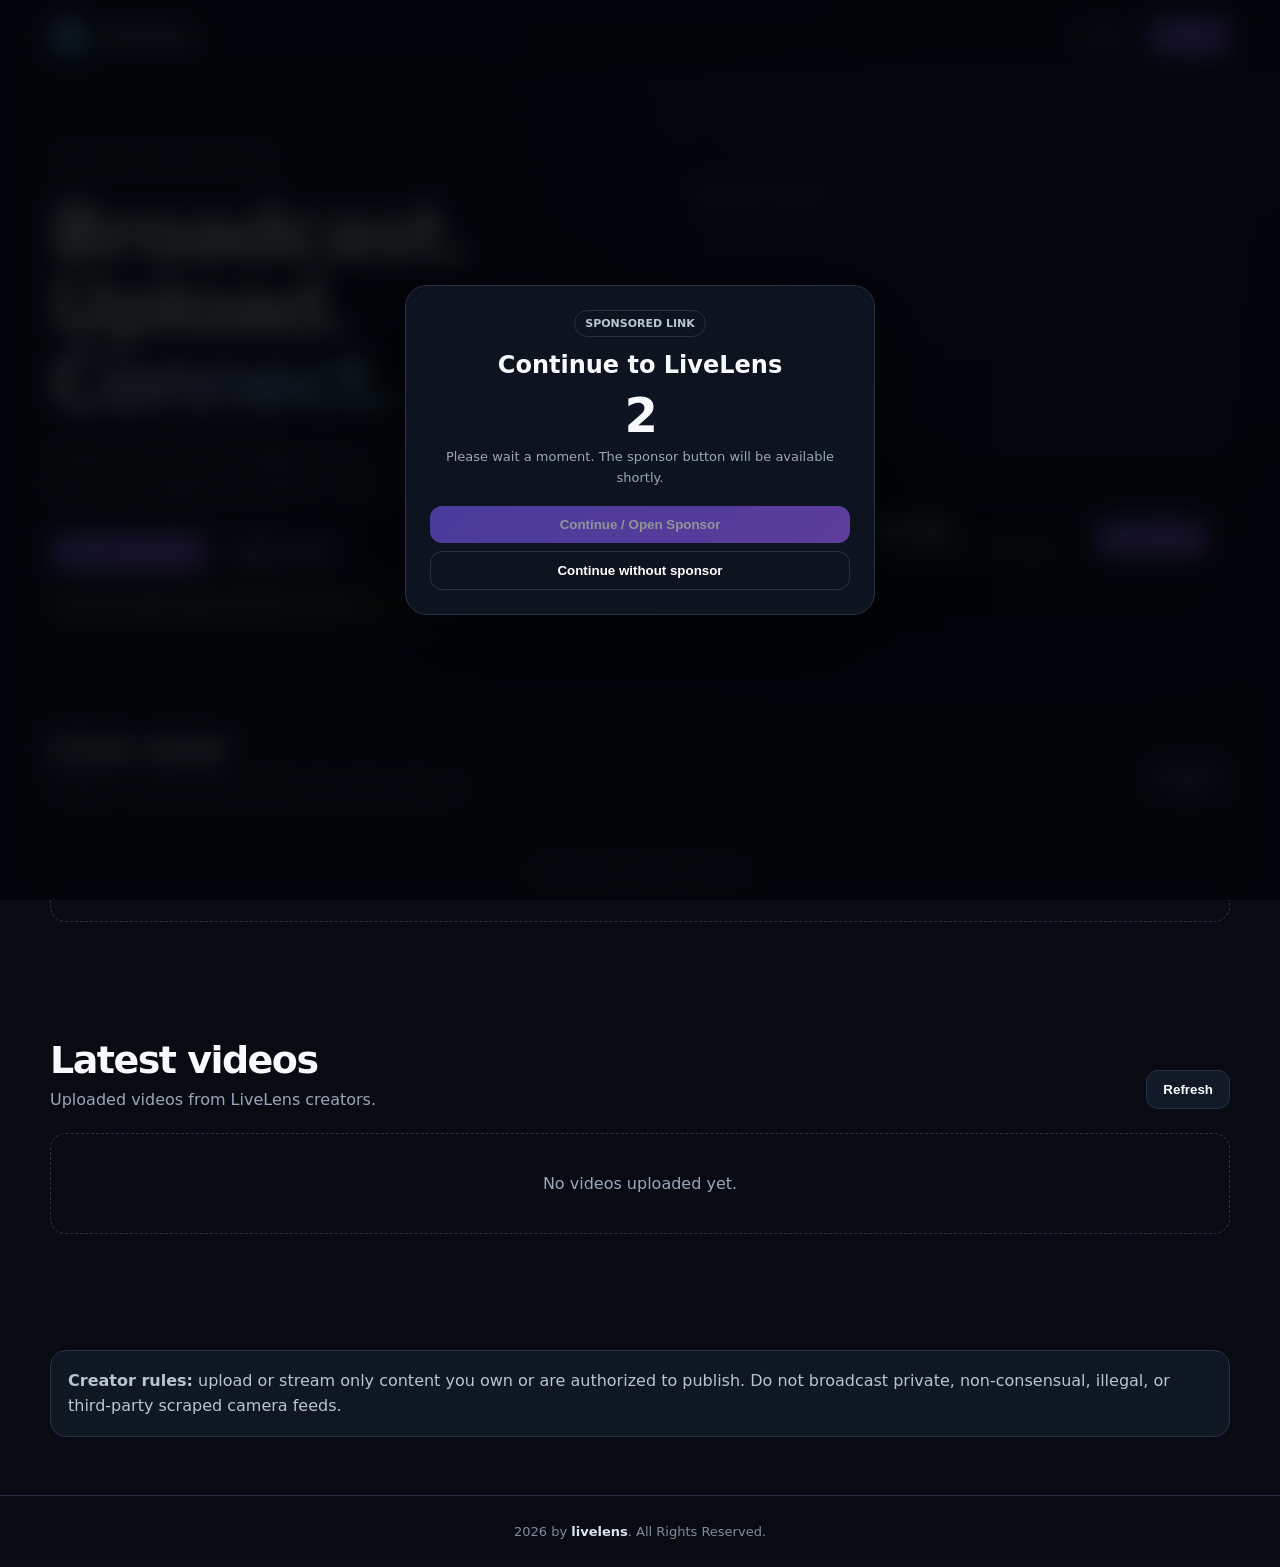
==== commit e7fd9860: "Add 3-second sponsor continue flow" ====
--- a/live-cam-landing/index.html
+++ b/live-cam-landing/index.html
@@ -9,7 +9,7 @@
 <link rel="icon" href="icon.svg" type="image/svg+xml">
 <title>LiveLens — Live & Video</title>
 <style>
-:root{--bg:#080b12;--panel:#101722;--line:#263247;--text:#f7f9fc;--muted:#99a7bb;--accent:#7c5cff;--accent2:#22d3ee;--danger:#ff4d6d;--ok:#35df9b}*{box-sizing:border-box}html{scroll-behavior:smooth}body{margin:0;background:radial-gradient(circle at 80% 0,#1d1640 0,transparent 30%),var(--bg);color:var(--text);font-family:Inter,system-ui,-apple-system,Segoe UI,sans-serif}.wrap{width:min(1180px,calc(100% - 32px));margin:auto}.hidden{display:none!important}header{position:sticky;top:0;z-index:30;border-bottom:1px solid #ffffff12;background:#080b12e8;backdrop-filter:blur(18px)}nav{min-height:72px;display:flex;align-items:center;justify-content:space-between;gap:16px}.brand{display:flex;align-items:center;gap:9px;font-weight:900;font-size:20px}.logo{width:36px;height:36px;border-radius:12px;display:grid;place-items:center;background:linear-gradient(135deg,var(--accent),var(--accent2))}.actions{display:flex;gap:9px;align-items:center;flex-wrap:wrap}.btn{border:1px solid var(--line);background:#121a27;color:#fff;padding:11px 16px;border-radius:12px;font-weight:800;cursor:pointer;text-decoration:none;display:inline-flex;align-items:center;justify-content:center}.btn.primary{border:0;background:linear-gradient(135deg,var(--accent),#9f5fff)}.btn.livebtn{border:0;background:var(--danger)}.btn.ghost{background:transparent}.btn.full{width:100%}.btn:disabled{opacity:.55;cursor:not-allowed}.hero{padding:72px 0 44px}.hero-grid{display:grid;grid-template-columns:1.05fr .95fr;gap:48px;align-items:center}.pill{display:inline-flex;gap:8px;align-items:center;padding:7px 11px;border:1px solid var(--line);border-radius:999px;color:#cbd5e1;font-size:12px}.dot{width:8px;height:8px;border-radius:50%;background:var(--ok)}h1{font-size:clamp(46px,6vw,76px);line-height:.98;margin:22px 0;letter-spacing:-.055em}.grad{background:linear-gradient(90deg,#fff,#a9bcff,#86f0ff);-webkit-background-clip:text;background-clip:text;color:transparent}.lead{font-size:18px;line-height:1.7;color:var(--muted);max-width:650px}.hero-actions{display:flex;gap:12px;flex-wrap:wrap;margin-top:28px}.status{margin-top:14px;padding:12px;border-radius:10px;font-size:13px}.status.ok{background:#35df9b17;color:#9df3d0}.status.warn{background:#ffc10717;color:#ffe08a}.status.err{background:#ff4d6d17;color:#ffb1bf}.preview{position:relative;border:1px solid var(--line);border-radius:28px;overflow:hidden;background:#101722;min-height:390px;box-shadow:0 30px 80px #0006}.preview img{width:100%;height:100%;min-height:390px;object-fit:cover;opacity:.72}.overlay{position:absolute;inset:0;background:linear-gradient(transparent 38%,#000c);display:flex;align-items:flex-end;padding:22px}.preview-info{display:flex;justify-content:space-between;align-items:end;width:100%;gap:16px}.preview h3{margin:10px 0 2px;font-size:22px}.preview p{margin:0;color:#d2dae6;font-size:13px}.live{display:inline-flex;gap:7px;align-items:center;padding:7px 10px;border-radius:999px;font-size:11px;font-weight:900;background:var(--danger)}section{padding:58px 0}.section-head{display:flex;justify-content:space-between;align-items:end;gap:20px;margin-bottom:24px}.section-head h2{font-size:38px;margin:0 0 8px;letter-spacing:-.04em}.section-head p{margin:0;color:var(--muted)}.grid{display:grid;grid-template-columns:repeat(3,1fr);gap:18px}.card{background:var(--panel);border:1px solid var(--line);border-radius:20px;overflow:hidden}.thumb{height:215px;position:relative;background:#172131;display:grid;place-items:center}.thumb video{width:100%;height:100%;object-fit:cover}.card-body{padding:16px}.card-body h3{margin:0 0 7px}.card-body p{margin:8px 0 14px;color:var(--muted);font-size:13px;line-height:1.45}.creator{font-size:12px;color:#bcd2ff}.empty{grid-column:1/-1;padding:40px;border:1px dashed var(--line);border-radius:16px;text-align:center;color:var(--muted)}.notice{padding:17px;border:1px solid var(--line);background:#0f1722;border-radius:16px;color:#b9c4d3;line-height:1.6}.account{background:linear-gradient(135deg,#15142a,#0e1722);border:1px solid var(--line);border-radius:24px;padding:26px}.account-grid,.studio-grid{display:grid;grid-template-columns:1fr 1fr;gap:18px}.stat,.panel{padding:18px;border:1px solid var(--line);border-radius:16px;background:#0f1722}.stat small{color:var(--muted)}.stat strong{display:block;font-size:25px;margin-top:5px}.modal{position:fixed;inset:0;z-index:90;background:#030509dd;backdrop-filter:blur(12px);display:none;align-items:center;justify-content:center;padding:18px;overflow:auto}.modal.show{display:flex}.box{width:min(470px,100%);background:#0d141f;border:1px solid var(--line);border-radius:22px;padding:24px;box-shadow:0 30px 100px #0009}.box.large{width:min(1000px,100%)}.box h2{margin:0 0 7px}.sub{color:var(--muted);font-size:13px;margin-bottom:20px}.tabs{display:flex;gap:8px;margin-bottom:18px}.tab{flex:1;border:1px solid var(--line);background:#121b28;color:#aeb9c9;padding:11px;border-radius:10px;cursor:pointer;font-weight:800}.tab.active{background:#261f4d;color:#fff}.field{margin:12px 0}.field label{display:block;color:#c9d2de;font-size:12px;margin-bottom:6px}.field input,.field textarea{width:100%;background:#0a1019;border:1px solid var(--line);color:#fff;padding:13px;border-radius:11px}.field textarea{min-height:80px;resize:vertical}.msg{font-size:13px;min-height:20px;margin:10px 0}.msg.error{color:#ff9caf}.msg.success{color:#8ef0c7}.close{float:right;border:0;background:transparent;color:#aab6c6;font-size:24px;cursor:pointer}.video-player{aspect-ratio:16/9;width:100%;border:0;border-radius:16px;background:#000;object-fit:contain}.player-actions{display:flex;gap:10px;flex-wrap:wrap;margin-top:12px}.progress{height:8px;background:#1e293b;border-radius:99px;overflow:hidden;margin-top:10px}.progress span{display:block;height:100%;width:0;background:linear-gradient(90deg,var(--accent),var(--accent2))}.footer{border-top:1px solid var(--line);padding:28px 0;color:#7f8da1;font-size:13px;text-align:center}.footer strong{color:#dbe5f3}
+:root{--bg:#080b12;--panel:#101722;--line:#263247;--text:#f7f9fc;--muted:#99a7bb;--accent:#7c5cff;--accent2:#22d3ee;--danger:#ff4d6d;--ok:#35df9b}*{box-sizing:border-box}html{scroll-behavior:smooth}body{margin:0;background:radial-gradient(circle at 80% 0,#1d1640 0,transparent 30%),var(--bg);color:var(--text);font-family:Inter,system-ui,-apple-system,Segoe UI,sans-serif}.wrap{width:min(1180px,calc(100% - 32px));margin:auto}.hidden{display:none!important}header{position:sticky;top:0;z-index:30;border-bottom:1px solid #ffffff12;background:#080b12e8;backdrop-filter:blur(18px)}nav{min-height:72px;display:flex;align-items:center;justify-content:space-between;gap:16px}.brand{display:flex;align-items:center;gap:9px;font-weight:900;font-size:20px}.logo{width:36px;height:36px;border-radius:12px;display:grid;place-items:center;background:linear-gradient(135deg,var(--accent),var(--accent2))}.actions{display:flex;gap:9px;align-items:center;flex-wrap:wrap}.btn{border:1px solid var(--line);background:#121a27;color:#fff;padding:11px 16px;border-radius:12px;font-weight:800;cursor:pointer;text-decoration:none;display:inline-flex;align-items:center;justify-content:center}.btn.primary{border:0;background:linear-gradient(135deg,var(--accent),#9f5fff)}.btn.livebtn{border:0;background:var(--danger)}.btn.ghost{background:transparent}.btn.full{width:100%}.btn:disabled{opacity:.55;cursor:not-allowed}.hero{padding:72px 0 44px}.hero-grid{display:grid;grid-template-columns:1.05fr .95fr;gap:48px;align-items:center}.pill{display:inline-flex;gap:8px;align-items:center;padding:7px 11px;border:1px solid var(--line);border-radius:999px;color:#cbd5e1;font-size:12px}.dot{width:8px;height:8px;border-radius:50%;background:var(--ok)}h1{font-size:clamp(46px,6vw,76px);line-height:.98;margin:22px 0;letter-spacing:-.055em}.grad{background:linear-gradient(90deg,#fff,#a9bcff,#86f0ff);-webkit-background-clip:text;background-clip:text;color:transparent}.lead{font-size:18px;line-height:1.7;color:var(--muted);max-width:650px}.hero-actions{display:flex;gap:12px;flex-wrap:wrap;margin-top:28px}.status{margin-top:14px;padding:12px;border-radius:10px;font-size:13px}.status.ok{background:#35df9b17;color:#9df3d0}.status.warn{background:#ffc10717;color:#ffe08a}.status.err{background:#ff4d6d17;color:#ffb1bf}.preview{position:relative;border:1px solid var(--line);border-radius:28px;overflow:hidden;background:#101722;min-height:390px;box-shadow:0 30px 80px #0006}.preview img{width:100%;height:100%;min-height:390px;object-fit:cover;opacity:.72}.overlay{position:absolute;inset:0;background:linear-gradient(transparent 38%,#000c);display:flex;align-items:flex-end;padding:22px}.preview-info{display:flex;justify-content:space-between;align-items:end;width:100%;gap:16px}.preview h3{margin:10px 0 2px;font-size:22px}.preview p{margin:0;color:#d2dae6;font-size:13px}.live{display:inline-flex;gap:7px;align-items:center;padding:7px 10px;border-radius:999px;font-size:11px;font-weight:900;background:var(--danger)}section{padding:58px 0}.section-head{display:flex;justify-content:space-between;align-items:end;gap:20px;margin-bottom:24px}.section-head h2{font-size:38px;margin:0 0 8px;letter-spacing:-.04em}.section-head p{margin:0;color:var(--muted)}.grid{display:grid;grid-template-columns:repeat(3,1fr);gap:18px}.card{background:var(--panel);border:1px solid var(--line);border-radius:20px;overflow:hidden}.thumb{height:215px;position:relative;background:#172131;display:grid;place-items:center}.thumb video{width:100%;height:100%;object-fit:cover}.card-body{padding:16px}.card-body h3{margin:0 0 7px}.card-body p{margin:8px 0 14px;color:var(--muted);font-size:13px;line-height:1.45}.creator{font-size:12px;color:#bcd2ff}.empty{grid-column:1/-1;padding:40px;border:1px dashed var(--line);border-radius:16px;text-align:center;color:var(--muted)}.notice{padding:17px;border:1px solid var(--line);background:#0f1722;border-radius:16px;color:#b9c4d3;line-height:1.6}.account{background:linear-gradient(135deg,#15142a,#0e1722);border:1px solid var(--line);border-radius:24px;padding:26px}.account-grid,.studio-grid{display:grid;grid-template-columns:1fr 1fr;gap:18px}.stat,.panel{padding:18px;border:1px solid var(--line);border-radius:16px;background:#0f1722}.stat small{color:var(--muted)}.stat strong{display:block;font-size:25px;margin-top:5px}.modal{position:fixed;inset:0;z-index:90;background:#030509dd;backdrop-filter:blur(12px);display:none;align-items:center;justify-content:center;padding:18px;overflow:auto}.modal.show{display:flex}.box{width:min(470px,100%);background:#0d141f;border:1px solid var(--line);border-radius:22px;padding:24px;box-shadow:0 30px 100px #0009}.box.large{width:min(1000px,100%)}.box h2{margin:0 0 7px}.sub{color:var(--muted);font-size:13px;margin-bottom:20px}.tabs{display:flex;gap:8px;margin-bottom:18px}.tab{flex:1;border:1px solid var(--line);background:#121b28;color:#aeb9c9;padding:11px;border-radius:10px;cursor:pointer;font-weight:800}.tab.active{background:#261f4d;color:#fff}.field{margin:12px 0}.field label{display:block;color:#c9d2de;font-size:12px;margin-bottom:6px}.field input,.field textarea{width:100%;background:#0a1019;border:1px solid var(--line);color:#fff;padding:13px;border-radius:11px}.field textarea{min-height:80px;resize:vertical}.msg{font-size:13px;min-height:20px;margin:10px 0}.msg.error{color:#ff9caf}.msg.success{color:#8ef0c7}.close{float:right;border:0;background:transparent;color:#aab6c6;font-size:24px;cursor:pointer}.video-player{aspect-ratio:16/9;width:100%;border:0;border-radius:16px;background:#000;object-fit:contain}.progress{height:8px;background:#1e293b;border-radius:99px;overflow:hidden;margin-top:10px}.progress span{display:block;height:100%;width:0;background:linear-gradient(90deg,var(--accent),var(--accent2))}.footer{border-top:1px solid var(--line);padding:28px 0;color:#7f8da1;font-size:13px;text-align:center}.footer strong{color:#dbe5f3}.sponsor-box{text-align:center}.sponsor-label{display:inline-flex;padding:6px 10px;border-radius:999px;border:1px solid var(--line);color:#b9c4d3;font-size:11px;font-weight:800;margin-bottom:14px}.countdown{font-size:48px;font-weight:900;letter-spacing:-.05em;margin:8px 0 4px}.sponsor-note{color:var(--muted);font-size:13px;line-height:1.55;margin:0 0 18px}
 @media(max-width:900px){.hero-grid,.account-grid,.studio-grid{grid-template-columns:1fr}.hero{text-align:center}.lead{margin:auto}.hero-actions{justify-content:center}.grid{grid-template-columns:repeat(2,1fr)}}@media(max-width:620px){.wrap{width:min(100% - 20px,1180px)}nav{min-height:66px}.brand{font-size:17px}.actions{gap:5px}.actions .btn{padding:9px 10px;font-size:12px}.hero{padding-top:44px}h1{font-size:48px}.preview,.preview img{min-height:300px}.grid{grid-template-columns:1fr}.section-head h2{font-size:31px}.box{padding:18px}.hero-actions .btn{flex:1;min-width:145px}}
 </style>
 </head>
@@ -24,10 +24,37 @@
 </main>
 <div class="modal" id="authModal"><div class="box"><button class="close" data-close="auth">×</button><h2 id="authTitle">Create your account</h2><div class="sub" id="authSub">Sign up with email and verify your inbox.</div><div class="tabs"><button class="tab active" data-tab="signup">Create account</button><button class="tab" data-tab="login">Log in</button></div><form id="signupForm"><div class="field"><label>Full name</label><input id="signupName" required minlength="2" autocomplete="name"></div><div class="field"><label>Email</label><input id="signupEmail" type="email" required autocomplete="email"></div><div class="field"><label>Password</label><input id="signupPassword" type="password" required minlength="8" autocomplete="new-password"></div><div class="msg" id="signupMsg"></div><button class="btn primary full" type="submit">Create my account</button></form><form id="loginForm" class="hidden"><div class="field"><label>Email</label><input id="loginEmail" type="email" required autocomplete="email"></div><div class="field"><label>Password</label><input id="loginPassword" type="password" required autocomplete="current-password"></div><div class="msg" id="loginMsg"></div><button class="btn primary full" type="submit">Log in</button><button class="btn ghost full" type="button" id="resetBtn" style="margin-top:8px">Forgot password?</button></form></div></div>
 <div class="modal" id="studioModal"><div class="box large"><button class="close" data-close="studio">×</button><h2>Creator Studio</h2><div class="sub">Upload a video or broadcast live from this device.</div><div class="studio-grid"><div class="panel"><h3>Upload video</h3><div class="field"><label>Video title</label><input id="uploadTitle" maxlength="120" placeholder="My new video"></div><div class="field"><label>Description</label><textarea id="uploadDescription" maxlength="600" placeholder="Tell viewers about this video"></textarea></div><div class="field"><label>Video file (MP4/WebM/MOV, max 50 MB)</label><input id="videoFile" type="file" accept="video/mp4,video/webm,video/quicktime,video/x-m4v"></div><div class="msg" id="uploadMsg"></div><div class="progress hidden" id="uploadProgress"><span></span></div><button class="btn primary full" id="uploadBtn">Upload & publish</button></div><div class="panel"><h3>Go live</h3><div class="field"><label>Live title</label><input id="liveTitle" maxlength="120" placeholder="Live with me"></div><video id="hostPreview" class="video-player" autoplay muted playsinline></video><div class="msg" id="liveMsg"></div><button class="btn livebtn full" id="goLiveBtn">Start camera & go live</button><button class="btn full hidden" id="stopLiveBtn" style="margin-top:8px">End live stream</button></div></div></div></div>
-<div class="modal" id="videoModal"><div class="box large"><button class="close" data-close="video">×</button><h2 id="videoTitle">Video</h2><div class="sub" id="videoCreator"></div><video id="videoPlayer" class="video-player" controls playsinline preload="metadata"></video><div class="msg" id="videoStatus"></div><div class="player-actions"><a class="btn" id="openOriginalVideo" href="#" target="_blank" rel="noopener">Open original video</a></div></div></div>
+<div class="modal" id="videoModal"><div class="box large"><button class="close" data-close="video">×</button><h2 id="videoTitle">Video</h2><div class="sub" id="videoCreator"></div><video id="videoPlayer" class="video-player" controls controlsList="nodownload noremoteplayback" disablePictureInPicture playsinline preload="metadata" oncontextmenu="return false"></video><div class="msg" id="videoStatus"></div></div></div>
 <div class="modal" id="liveModal"><div class="box large"><button class="close" data-close="live">×</button><h2 id="watchLiveTitle">Live stream</h2><div class="sub" id="watchLiveCreator">Connecting…</div><video id="remoteVideo" class="video-player" autoplay controls playsinline></video><div class="msg" id="watchLiveMsg"></div></div></div>
+<div class="modal" id="sponsorGate"><div class="box sponsor-box"><span class="sponsor-label">SPONSORED LINK</span><h2>Continue to LiveLens</h2><div class="countdown" id="sponsorCount">3</div><p class="sponsor-note" id="sponsorText">Please wait a moment. The sponsor button will be available shortly.</p><button class="btn primary full" id="sponsorBtn" type="button" disabled>Continue / Open Sponsor</button><button class="btn ghost full" id="sponsorSkip" type="button" style="margin-top:8px">Continue without sponsor</button></div></div>
 <div class="footer"><div class="wrap">2026 by <strong>livelens</strong>. All Rights Reserved.</div></div>
+<script>
+(function(){
+  const sponsorUrl='https://intermediatenormalconfederate.com/ha7c95t0?key=ff3504aea34315e8ebb72129e1bcdcdc';
+  const gate=document.getElementById('sponsorGate');
+  const count=document.getElementById('sponsorCount');
+  const text=document.getElementById('sponsorText');
+  const btn=document.getElementById('sponsorBtn');
+  const skip=document.getElementById('sponsorSkip');
+  if(!gate||!btn)return;
+  if(sessionStorage.getItem('livelensSponsorShown')==='1')return;
+  gate.classList.add('show');
+  let seconds=3;
+  const timer=setInterval(function(){
+    seconds-=1;
+    count.textContent=String(Math.max(seconds,0));
+    if(seconds<=0){
+      clearInterval(timer);
+      btn.disabled=false;
+      text.textContent='Sponsor is ready. It will open in a new tab; LiveLens will remain open here.';
+    }
+  },1000);
+  function closeGate(){sessionStorage.setItem('livelensSponsorShown','1');gate.classList.remove('show');}
+  btn.addEventListener('click',function(){if(btn.disabled)return;window.open(sponsorUrl,'_blank','noopener,noreferrer');closeGate();});
+  skip.addEventListener('click',closeGate);
+})();
+</script>
 <script src="https://cdn.jsdelivr.net/npm/@supabase/supabase-js@2"></script>
-<script src="app.js?v=6"></script>
+<script src="app.js?v=9"></script>
 </body>
 </html>
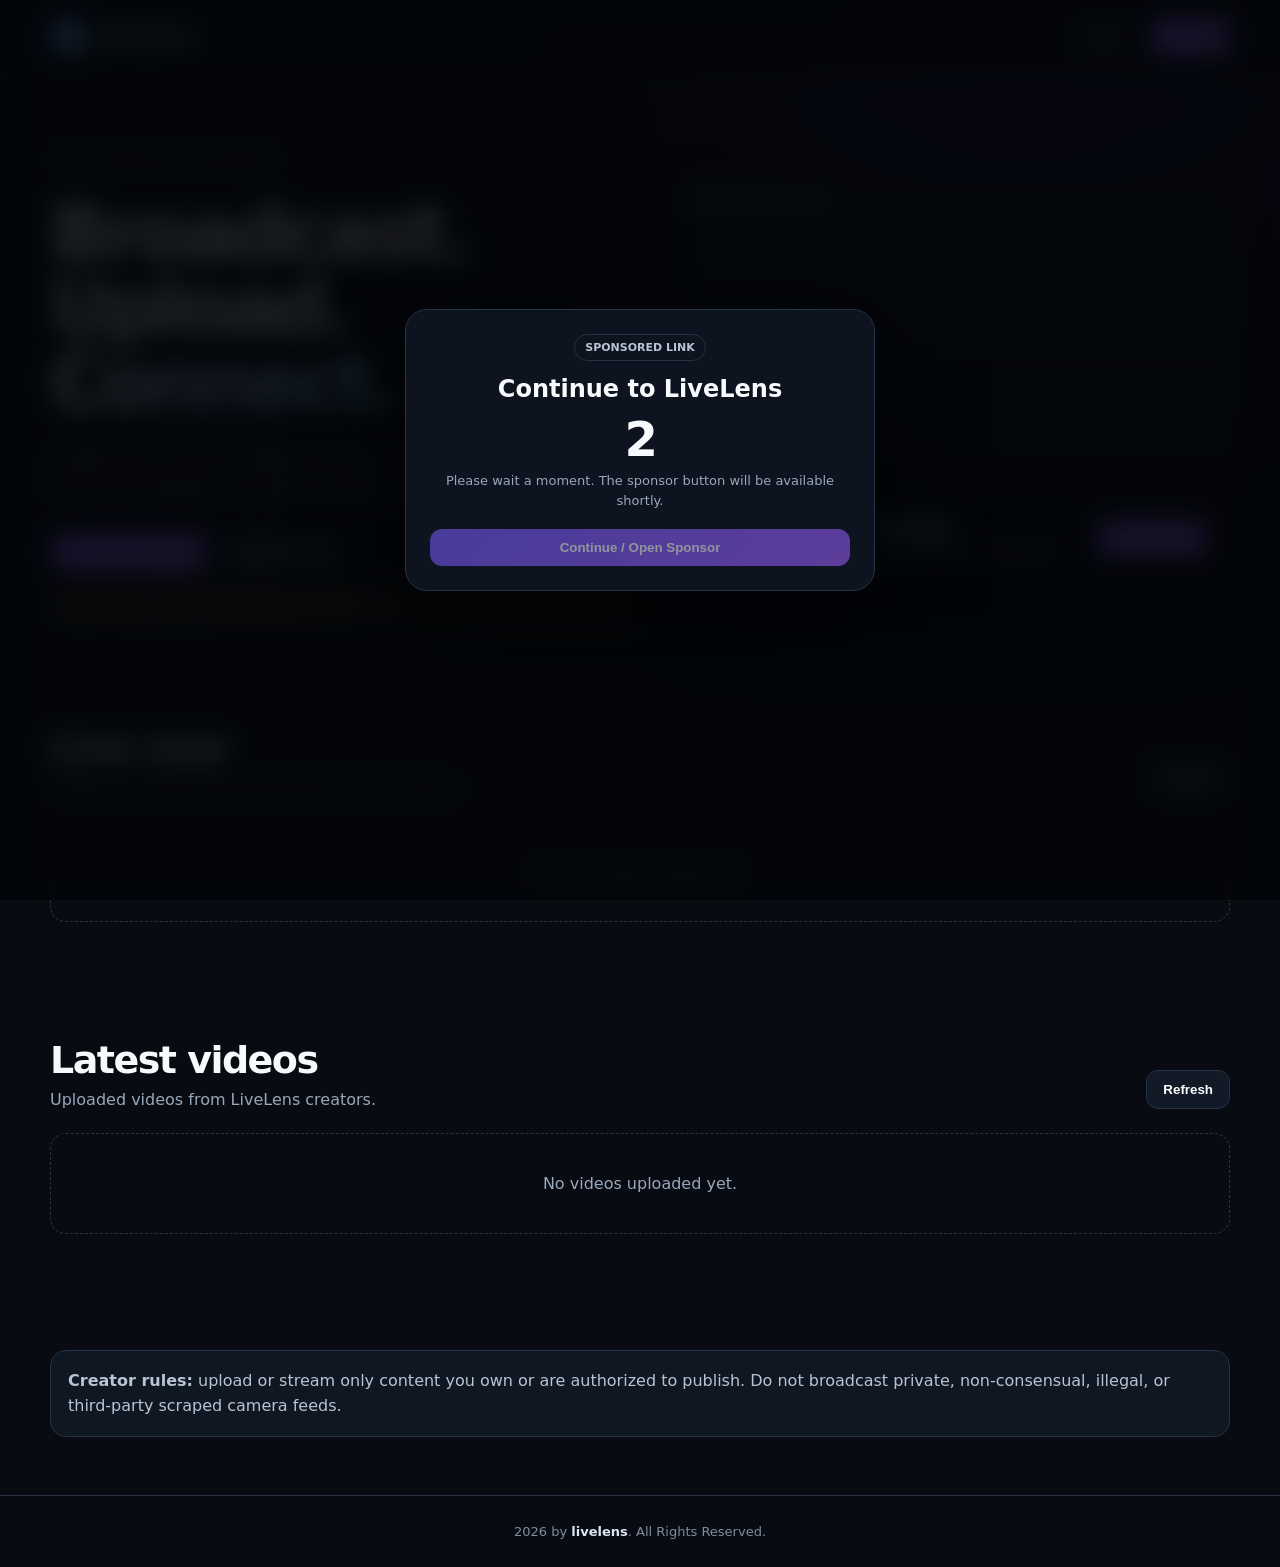
==== commit eada3316: "Remove sponsor skip option" ====
--- a/live-cam-landing/index.html
+++ b/live-cam-landing/index.html
@@ -26,7 +26,7 @@
 <div class="modal" id="studioModal"><div class="box large"><button class="close" data-close="studio">×</button><h2>Creator Studio</h2><div class="sub">Upload a video or broadcast live from this device.</div><div class="studio-grid"><div class="panel"><h3>Upload video</h3><div class="field"><label>Video title</label><input id="uploadTitle" maxlength="120" placeholder="My new video"></div><div class="field"><label>Description</label><textarea id="uploadDescription" maxlength="600" placeholder="Tell viewers about this video"></textarea></div><div class="field"><label>Video file (MP4/WebM/MOV, max 50 MB)</label><input id="videoFile" type="file" accept="video/mp4,video/webm,video/quicktime,video/x-m4v"></div><div class="msg" id="uploadMsg"></div><div class="progress hidden" id="uploadProgress"><span></span></div><button class="btn primary full" id="uploadBtn">Upload & publish</button></div><div class="panel"><h3>Go live</h3><div class="field"><label>Live title</label><input id="liveTitle" maxlength="120" placeholder="Live with me"></div><video id="hostPreview" class="video-player" autoplay muted playsinline></video><div class="msg" id="liveMsg"></div><button class="btn livebtn full" id="goLiveBtn">Start camera & go live</button><button class="btn full hidden" id="stopLiveBtn" style="margin-top:8px">End live stream</button></div></div></div></div>
 <div class="modal" id="videoModal"><div class="box large"><button class="close" data-close="video">×</button><h2 id="videoTitle">Video</h2><div class="sub" id="videoCreator"></div><video id="videoPlayer" class="video-player" controls controlsList="nodownload noremoteplayback" disablePictureInPicture playsinline preload="metadata" oncontextmenu="return false"></video><div class="msg" id="videoStatus"></div></div></div>
 <div class="modal" id="liveModal"><div class="box large"><button class="close" data-close="live">×</button><h2 id="watchLiveTitle">Live stream</h2><div class="sub" id="watchLiveCreator">Connecting…</div><video id="remoteVideo" class="video-player" autoplay controls playsinline></video><div class="msg" id="watchLiveMsg"></div></div></div>
-<div class="modal" id="sponsorGate"><div class="box sponsor-box"><span class="sponsor-label">SPONSORED LINK</span><h2>Continue to LiveLens</h2><div class="countdown" id="sponsorCount">3</div><p class="sponsor-note" id="sponsorText">Please wait a moment. The sponsor button will be available shortly.</p><button class="btn primary full" id="sponsorBtn" type="button" disabled>Continue / Open Sponsor</button><button class="btn ghost full" id="sponsorSkip" type="button" style="margin-top:8px">Continue without sponsor</button></div></div>
+<div class="modal" id="sponsorGate"><div class="box sponsor-box"><span class="sponsor-label">SPONSORED LINK</span><h2>Continue to LiveLens</h2><div class="countdown" id="sponsorCount">3</div><p class="sponsor-note" id="sponsorText">Please wait a moment. The sponsor button will be available shortly.</p><button class="btn primary full" id="sponsorBtn" type="button" disabled>Continue / Open Sponsor</button></div></div>
 <div class="footer"><div class="wrap">2026 by <strong>livelens</strong>. All Rights Reserved.</div></div>
 <script>
 (function(){
@@ -35,7 +35,6 @@
   const count=document.getElementById('sponsorCount');
   const text=document.getElementById('sponsorText');
   const btn=document.getElementById('sponsorBtn');
-  const skip=document.getElementById('sponsorSkip');
   if(!gate||!btn)return;
   if(sessionStorage.getItem('livelensSponsorShown')==='1')return;
   gate.classList.add('show');
@@ -51,7 +50,6 @@
   },1000);
   function closeGate(){sessionStorage.setItem('livelensSponsorShown','1');gate.classList.remove('show');}
   btn.addEventListener('click',function(){if(btn.disabled)return;window.open(sponsorUrl,'_blank','noopener,noreferrer');closeGate();});
-  skip.addEventListener('click',closeGate);
 })();
 </script>
 <script src="https://cdn.jsdelivr.net/npm/@supabase/supabase-js@2"></script>
